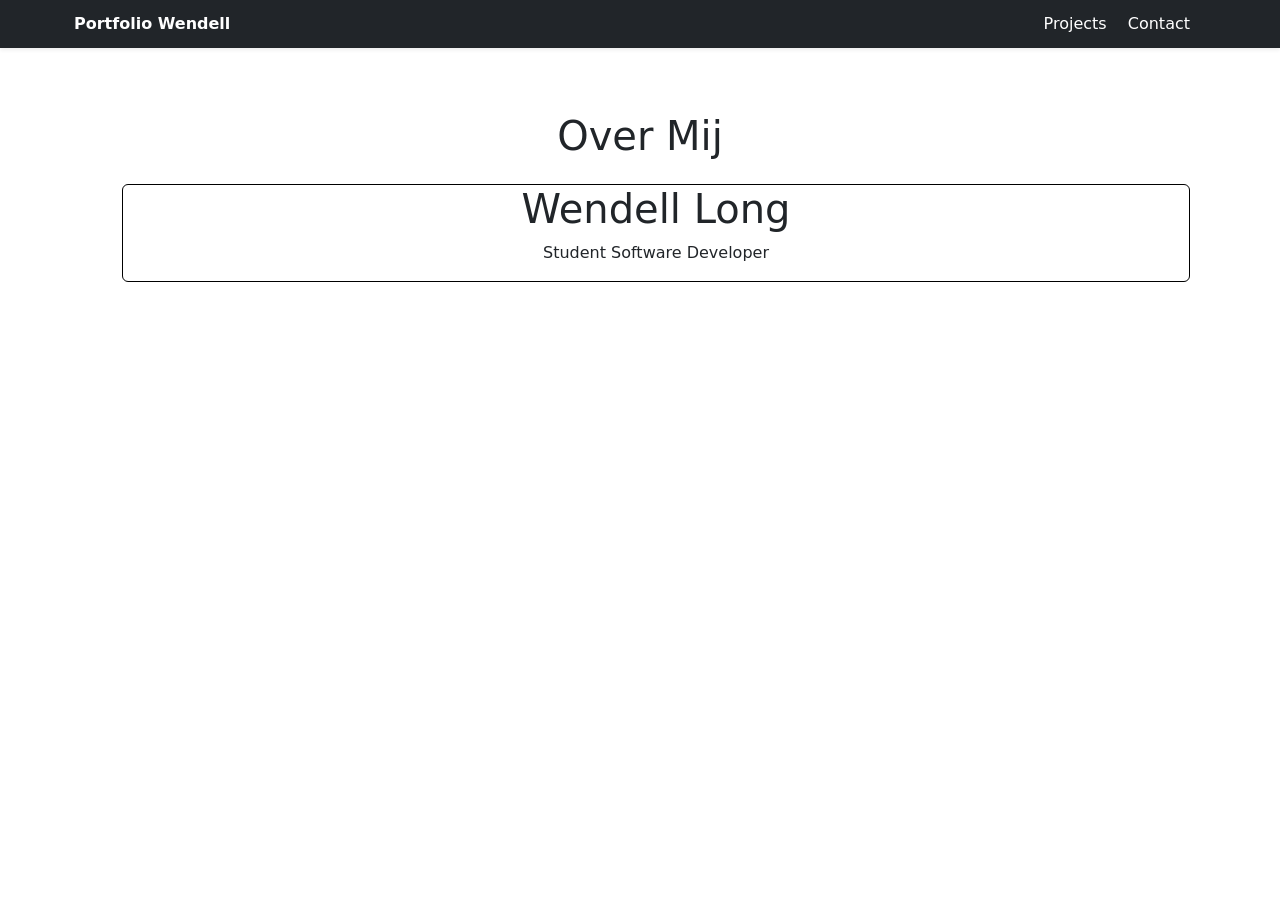
==== index.html @ 3657fa81 "homepagina, projectbeschrijving" ====
<!DOCTYPE html>
<html lang="en">
<head>
    <meta charset="UTF-8">
    <meta name="viewport" content="width=device-width, initial-scale=1.0">
    <title>Wendell Long</title>
    <link href="https://cdn.jsdelivr.net/npm/bootstrap@5.3.8/dist/css/bootstrap.min.css" rel="stylesheet" integrity="sha384-sRIl4kxILFvY47J16cr9ZwB07vP4J8+LH7qKQnuqkuIAvNWLzeN8tE5YBujZqJLB" crossorigin="anonymous">
  </head>

<body>
     <nav class="navbar navbar-dark navbar-expand-lg bg-dark shadow-sm">
        <div class="container text-white p-1">

            <a href="index.html" class="text-mute text-decoration-none text-white"><b>Portfolio Wendell</b></a>

            <div class="ms-auto">
              <a href="" class="text-decoration-none text-white me-3 link-info ">Projects</a>
            <a href="" class="text-decoration-none text-white me-3 link-info">Contact</a>
            </div>
            
            
       </div>
     </nav>

     <div class="container p-5 mt-3">
      <div class="row">
          <h1 class="text-center">Over Mij</h1>
          <div class="border border-black rounded-2 m-3">
            <h1 class="text-center">Wendell Long</h1>
            <p class="text-center">Student Software Developer</p>
          </div>
      </div>
    </div>
    


    

</body>
</html>
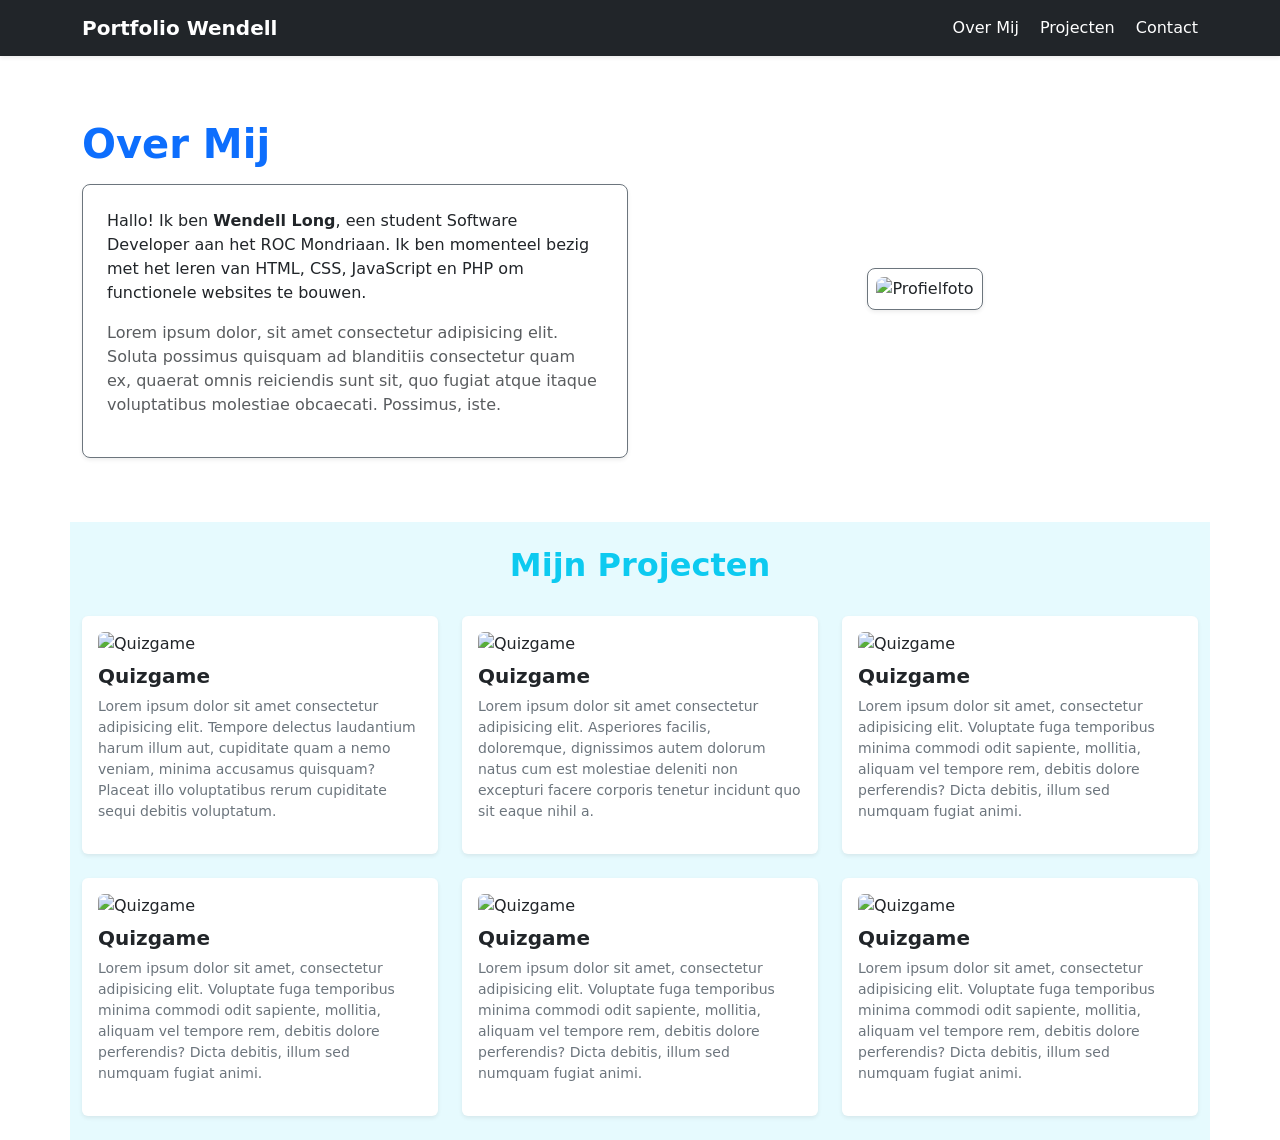
==== commit ed31f824: "Project pagina" ====
--- a/index.html
+++ b/index.html
@@ -1,40 +1,127 @@
 <!DOCTYPE html>
-<html lang="en">
+<html lang="nl">
 <head>
-    <meta charset="UTF-8">
-    <meta name="viewport" content="width=device-width, initial-scale=1.0">
-    <title>Wendell Long</title>
-    <link href="https://cdn.jsdelivr.net/npm/bootstrap@5.3.8/dist/css/bootstrap.min.css" rel="stylesheet" integrity="sha384-sRIl4kxILFvY47J16cr9ZwB07vP4J8+LH7qKQnuqkuIAvNWLzeN8tE5YBujZqJLB" crossorigin="anonymous">
-  </head>
+  <meta charset="UTF-8">
+  <meta name="viewport" content="width=device-width, initial-scale=1.0">
+  <title>Portfolio - Wendell Long</title>
+  <link href="https://cdn.jsdelivr.net/npm/bootstrap@5.3.3/dist/css/bootstrap.min.css" rel="stylesheet">
+</head>
+<body>
 
-<body>
-     <nav class="navbar navbar-dark navbar-expand-lg bg-dark shadow-sm">
-        <div class="container text-white p-1">
+  
+  <nav class="navbar navbar-expand-lg navbar-dark bg-dark shadow-sm">
+    <div class="container d-flex align-items-center">
+      <a href="index.html" class="navbar-brand"><b>Portfolio Wendell</b></a>
+      
+      <div class="ms-auto">
+        <a href="#over-mij" class="text-white me-3 text-decoration-none">Over Mij</a>
+        <a href="#projecten" class="text-white me-3 text-decoration-none">Projecten</a>
+        <!-- <a href="#over-website" class="text-white me-3 text-decoration-none">Over deze Website</a> -->
+        <a href="#contact" class="text-white text-decoration-none">Contact</a>
+      </div>
+    </div>
+  </nav>
 
-            <a href="index.html" class="text-mute text-decoration-none text-white"><b>Portfolio Wendell</b></a>
+  <!-- Over Mij -->
+  <div class="container py-5 my-3">
 
-            <div class="ms-auto">
-              <a href="" class="text-decoration-none text-white me-3 link-info ">Projects</a>
-            <a href="" class="text-decoration-none text-white me-3 link-info">Contact</a>
-            </div>
-            
-            
-       </div>
-     </nav>
+    <div class="row align-items-center">
+      <div class="col-md-6">
+        <h1 class="fw-bold mb-3 text-primary">Over Mij</h1>
+        <div class="p-4 bg-white rounded-3 shadow-sm border border-secondary">
 
-     <div class="container p-5 mt-3">
-      <div class="row">
-          <h1 class="text-center">Over Mij</h1>
-          <div class="border border-black rounded-2 m-3">
-            <h1 class="text-center">Wendell Long</h1>
-            <p class="text-center">Student Software Developer</p>
-          </div>
+          <p>
+            Hallo! Ik ben <b>Wendell Long</b>, een student Software Developer aan het ROC Mondriaan. 
+            Ik ben momenteel bezig met het leren van HTML, CSS, JavaScript en PHP om functionele websites te bouwen.
+          </p>
+          <p class="text-muted">
+            Lorem ipsum dolor, sit amet consectetur adipisicing elit. Soluta possimus quisquam ad blanditiis consectetur quam ex, quaerat omnis reiciendis sunt sit, quo fugiat atque itaque voluptatibus molestiae obcaecati. Possimus, iste.
+          </p>
+
+        </div>
+      </div>
+
+      <div class="col-md-6 text-center">
+
+        <div class="p-2 bg-white rounded-3 shadow-sm border border-secondary d-inline-block mt-3 mt-md-0">
+          <img src="https://as2.ftcdn.net/jpg/05/97/47/95/1000_F_597479556_7bbQ7t4Z8k3xbAloHFHVdZIizWK1PdOo.jpg" class="img-fluid rounded-3" alt="Profielfoto" style="max-height: 300px;">
+          
+        </div>
+      </div>
+    </div>
+  </div>
+
+
+
+<div class="container bg-info bg-opacity-10 py-4">
+
+  <div class="row">
+    <div class="col-12 text-center mb-4">
+      <h2 class="fw-bold text-info">Mijn Projecten</h2>
+    </div>
+  </div>
+
+  <div class="row g-4"> 
+    
+    <div class="col-12 col-md-6 col-lg-4">
+      <div class="p-3 bg-white shadow-sm rounded">
+        <img src="https://as2.ftcdn.net/jpg/05/97/47/95/1000_F_597479556_7bbQ7t4Z8k3xbAloHFHVdZIizWK1PdOo.jpg" class="img-fluid rounded mb-2" alt="Quizgame">
+        <h3 class="fw-bold h5">Quizgame</h3>
+        <p class="text-secondary small">Lorem ipsum dolor sit amet consectetur adipisicing elit. Tempore delectus laudantium harum illum aut, cupiditate quam a nemo veniam, minima accusamus quisquam? Placeat illo voluptatibus rerum cupiditate sequi debitis voluptatum.</p>
+      </div>
+    </div>
+
+    <div class="col-12 col-md-6 col-lg-4">
+      <div class="p-3 bg-white shadow-sm rounded">
+        <img src="https://as2.ftcdn.net/jpg/05/97/47/95/1000_F_597479556_7bbQ7t4Z8k3xbAloHFHVdZIizWK1PdOo.jpg" class="img-fluid rounded mb-2" alt="Quizgame">
+        <h3 class="fw-bold h5">Quizgame</h3>
+        <p class="text-secondary small">Lorem ipsum dolor sit amet consectetur adipisicing elit. Asperiores facilis, doloremque, dignissimos autem dolorum natus cum est molestiae deleniti non excepturi facere corporis tenetur incidunt quo sit eaque nihil a. </p>
+      </div>
+    </div>
+
+    <div class="col-12 col-md-6 col-lg-4">
+      <div class="p-3 bg-white shadow-sm rounded">
+        <img src="https://as2.ftcdn.net/jpg/05/97/47/95/1000_F_597479556_7bbQ7t4Z8k3xbAloHFHVdZIizWK1PdOo.jpg" class="img-fluid rounded mb-2" alt="Quizgame">
+        <h3 class="fw-bold h5">Quizgame</h3>
+        <p class="text-secondary small">Lorem ipsum dolor sit amet, consectetur adipisicing elit. Voluptate fuga temporibus minima commodi odit sapiente, mollitia, aliquam vel tempore rem, debitis dolore perferendis? Dicta debitis, illum sed numquam fugiat animi.</p>
+      </div>
+    </div>
+
+    <div class="col-12 col-md-6 col-lg-4">
+      <div class="p-3 bg-white shadow-sm rounded">
+        <img src="https://as2.ftcdn.net/jpg/05/97/47/95/1000_F_597479556_7bbQ7t4Z8k3xbAloHFHVdZIizWK1PdOo.jpg" class="img-fluid rounded mb-2" alt="Quizgame">
+        <h3 class="fw-bold h5">Quizgame</h3>
+        <p class="text-secondary small">Lorem ipsum dolor sit amet, consectetur adipisicing elit. Voluptate fuga temporibus minima commodi odit sapiente, mollitia, aliquam vel tempore rem, debitis dolore perferendis? Dicta debitis, illum sed numquam fugiat animi.</p>
+      </div>
+    </div>
+
+    <div class="col-12 col-md-6 col-lg-4">
+      <div class="p-3 bg-white shadow-sm rounded">
+        <img src="https://as2.ftcdn.net/jpg/05/97/47/95/1000_F_597479556_7bbQ7t4Z8k3xbAloHFHVdZIizWK1PdOo.jpg" class="img-fluid rounded mb-2" alt="Quizgame">
+        <h3 class="fw-bold h5">Quizgame</h3>
+        <p class="text-secondary small">Lorem ipsum dolor sit amet, consectetur adipisicing elit. Voluptate fuga temporibus minima commodi odit sapiente, mollitia, aliquam vel tempore rem, debitis dolore perferendis? Dicta debitis, illum sed numquam fugiat animi.</p>
+      </div>
+    </div>
+
+    <div class="col-12 col-md-6 col-lg-4">
+      <div class="p-3 bg-white shadow-sm rounded">
+        <img src="https://as2.ftcdn.net/jpg/05/97/47/95/1000_F_597479556_7bbQ7t4Z8k3xbAloHFHVdZIizWK1PdOo.jpg" class="img-fluid rounded mb-2" alt="Quizgame">
+        <h3 class="fw-bold h5">Quizgame</h3>
+        <p class="text-secondary small">Lorem ipsum dolor sit amet, consectetur adipisicing elit. Voluptate fuga temporibus minima commodi odit sapiente, mollitia, aliquam vel tempore rem, debitis dolore perferendis? Dicta debitis, illum sed numquam fugiat animi.</p>
       </div>
     </div>
     
 
+  </div> 
 
-    
+</div>
+
+
+
+  
+
+
+
 
 </body>
-</html>+</html>
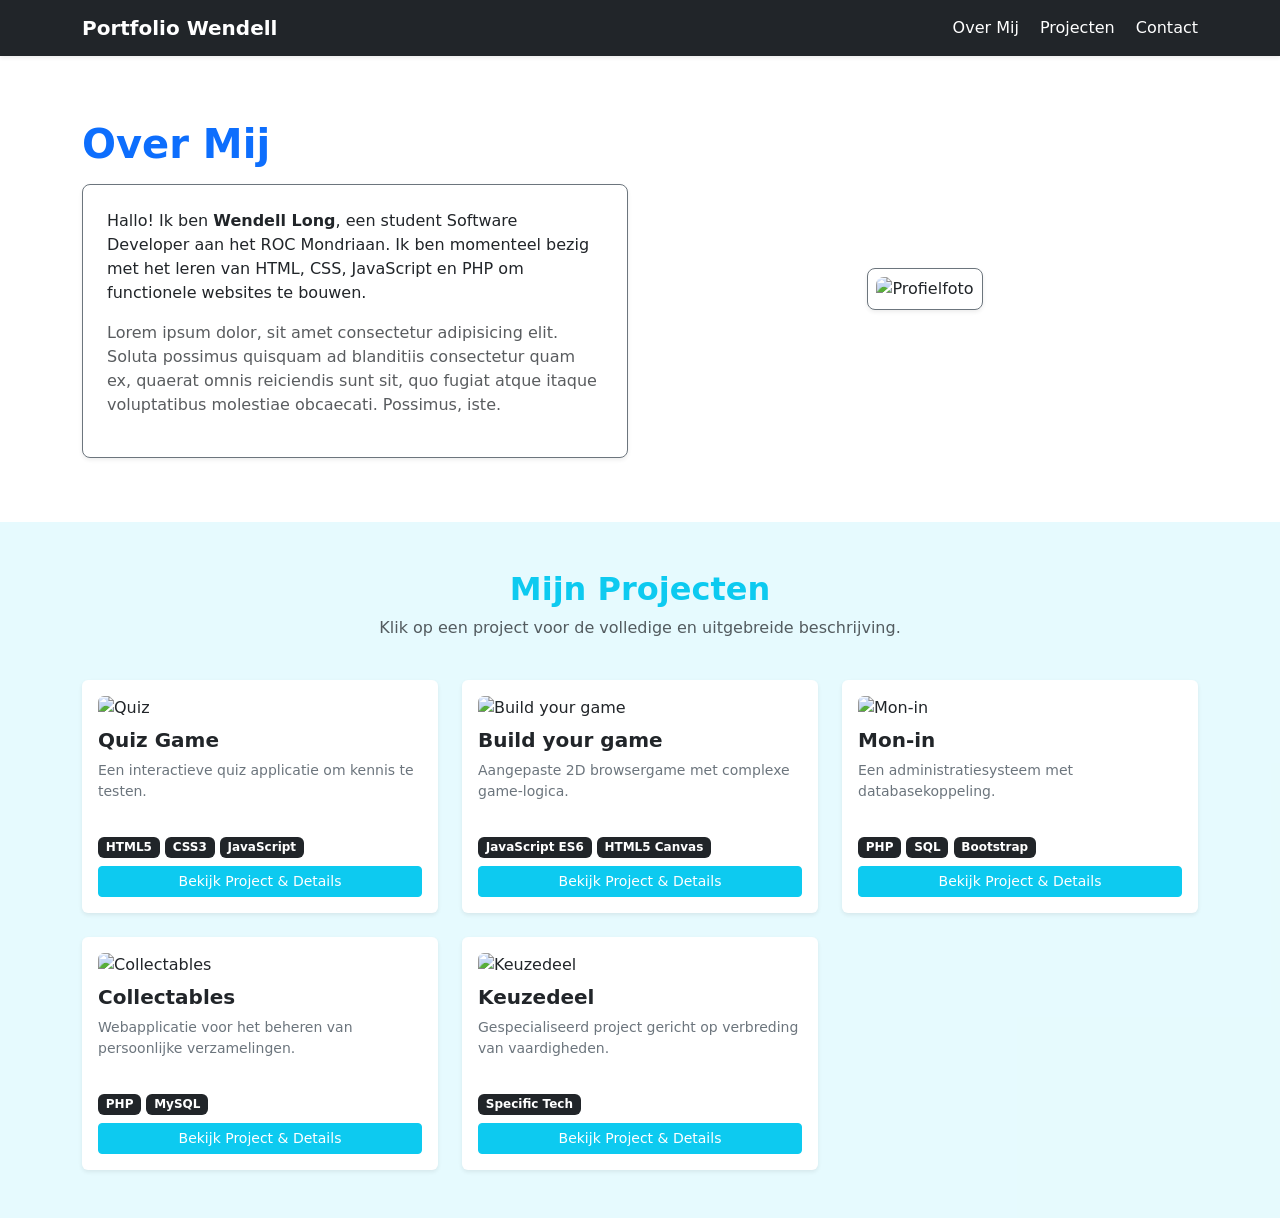
==== commit 7c8171be: "project details" ====
--- a/index.html
+++ b/index.html
@@ -53,66 +53,89 @@
 
 
 
-<div class="container bg-info bg-opacity-10 py-4">
 
-  <div class="row">
-    <div class="col-12 text-center mb-4">
-      <h2 class="fw-bold text-info">Mijn Projecten</h2>
-    </div>
-  </div>
-
-  <div class="row g-4"> 
-    
-    <div class="col-12 col-md-6 col-lg-4">
-      <div class="p-3 bg-white shadow-sm rounded">
-        <img src="https://as2.ftcdn.net/jpg/05/97/47/95/1000_F_597479556_7bbQ7t4Z8k3xbAloHFHVdZIizWK1PdOo.jpg" class="img-fluid rounded mb-2" alt="Quizgame">
-        <h3 class="fw-bold h5">Quizgame</h3>
-        <p class="text-secondary small">Lorem ipsum dolor sit amet consectetur adipisicing elit. Tempore delectus laudantium harum illum aut, cupiditate quam a nemo veniam, minima accusamus quisquam? Placeat illo voluptatibus rerum cupiditate sequi debitis voluptatum.</p>
+ <section id="projecten" class="container-fluid bg-info bg-opacity-10 py-5">
+  <div class="container">
+    <div class="row text-center mb-4">
+      <div class="col-12">
+        <h2 class="fw-bold text-info">Mijn Projecten</h2>
+        <p class="text-muted">Klik op een project voor de volledige en uitgebreide beschrijving.</p>
       </div>
     </div>
 
-    <div class="col-12 col-md-6 col-lg-4">
-      <div class="p-3 bg-white shadow-sm rounded">
-        <img src="https://as2.ftcdn.net/jpg/05/97/47/95/1000_F_597479556_7bbQ7t4Z8k3xbAloHFHVdZIizWK1PdOo.jpg" class="img-fluid rounded mb-2" alt="Quizgame">
-        <h3 class="fw-bold h5">Quizgame</h3>
-        <p class="text-secondary small">Lorem ipsum dolor sit amet consectetur adipisicing elit. Asperiores facilis, doloremque, dignissimos autem dolorum natus cum est molestiae deleniti non excepturi facere corporis tenetur incidunt quo sit eaque nihil a. </p>
+    <div class="row g-4"> 
+      <div class="col-12 col-md-6 col-lg-4">
+        <div class="p-3 bg-white h-100 shadow-sm rounded d-flex flex-column justify-content-between">
+          <div>
+            <img src="https://as2.ftcdn.net/jpg/05/97/47/95/1000_F_597479556_7bbQ7t4Z8k3xbAloHFHVdZIizWK1PdOo.jpg" class="img-fluid rounded mb-2" alt="Quiz">
+            <h3 class="fw-bold h5">Quiz Game</h3>
+            <p class="text-secondary small">Een interactieve quiz applicatie om kennis te testen.</p>
+          </div>
+          <div class="mt-3">
+            <div class="mb-2"><span class="badge bg-dark">HTML5</span> <span class="badge bg-dark">CSS3</span> <span class="badge bg-dark">JavaScript</span></div>
+            <a href="project-quiz.html" class="btn btn-sm btn-info text-white w-100">Bekijk Project & Details</a>
+          </div>
+        </div>
       </div>
-    </div>
 
-    <div class="col-12 col-md-6 col-lg-4">
-      <div class="p-3 bg-white shadow-sm rounded">
-        <img src="https://as2.ftcdn.net/jpg/05/97/47/95/1000_F_597479556_7bbQ7t4Z8k3xbAloHFHVdZIizWK1PdOo.jpg" class="img-fluid rounded mb-2" alt="Quizgame">
-        <h3 class="fw-bold h5">Quizgame</h3>
-        <p class="text-secondary small">Lorem ipsum dolor sit amet, consectetur adipisicing elit. Voluptate fuga temporibus minima commodi odit sapiente, mollitia, aliquam vel tempore rem, debitis dolore perferendis? Dicta debitis, illum sed numquam fugiat animi.</p>
+      <div class="col-12 col-md-6 col-lg-4">
+        <div class="p-3 bg-white h-100 shadow-sm rounded d-flex flex-column justify-content-between">
+          <div>
+            <img src="https://as2.ftcdn.net/jpg/05/97/47/95/1000_F_597479556_7bbQ7t4Z8k3xbAloHFHVdZIizWK1PdOo.jpg" class="img-fluid rounded mb-2" alt="Build your game">
+            <h3 class="fw-bold h5">Build your game</h3>
+            <p class="text-secondary small">Aangepaste 2D browsergame met complexe game-logica.</p>
+          </div>
+          <div class="mt-3">
+            <div class="mb-2"><span class="badge bg-dark">JavaScript ES6</span> <span class="badge bg-dark">HTML5 Canvas</span></div>
+            <a href="project-game.html" class="btn btn-sm btn-info text-white w-100">Bekijk Project & Details</a>
+          </div>
+        </div>
       </div>
-    </div>
 
-    <div class="col-12 col-md-6 col-lg-4">
-      <div class="p-3 bg-white shadow-sm rounded">
-        <img src="https://as2.ftcdn.net/jpg/05/97/47/95/1000_F_597479556_7bbQ7t4Z8k3xbAloHFHVdZIizWK1PdOo.jpg" class="img-fluid rounded mb-2" alt="Quizgame">
-        <h3 class="fw-bold h5">Quizgame</h3>
-        <p class="text-secondary small">Lorem ipsum dolor sit amet, consectetur adipisicing elit. Voluptate fuga temporibus minima commodi odit sapiente, mollitia, aliquam vel tempore rem, debitis dolore perferendis? Dicta debitis, illum sed numquam fugiat animi.</p>
+      <div class="col-12 col-md-6 col-lg-4">
+        <div class="p-3 bg-white h-100 shadow-sm rounded d-flex flex-column justify-content-between">
+          <div>
+            <img src="https://as2.ftcdn.net/jpg/05/97/47/95/1000_F_597479556_7bbQ7t4Z8k3xbAloHFHVdZIizWK1PdOo.jpg" class="img-fluid rounded mb-2" alt="Mon-in">
+            <h3 class="fw-bold h5">Mon-in</h3>
+            <p class="text-secondary small">Een administratiesysteem met databasekoppeling.</p>
+          </div>
+          <div class="mt-3">
+            <div class="mb-2"><span class="badge bg-dark">PHP</span> <span class="badge bg-dark">SQL</span> <span class="badge bg-dark">Bootstrap</span></div>
+            <a href="project-monin.html" class="btn btn-sm btn-info text-white w-100">Bekijk Project & Details</a>
+          </div>
+        </div>
       </div>
-    </div>
 
-    <div class="col-12 col-md-6 col-lg-4">
-      <div class="p-3 bg-white shadow-sm rounded">
-        <img src="https://as2.ftcdn.net/jpg/05/97/47/95/1000_F_597479556_7bbQ7t4Z8k3xbAloHFHVdZIizWK1PdOo.jpg" class="img-fluid rounded mb-2" alt="Quizgame">
-        <h3 class="fw-bold h5">Quizgame</h3>
-        <p class="text-secondary small">Lorem ipsum dolor sit amet, consectetur adipisicing elit. Voluptate fuga temporibus minima commodi odit sapiente, mollitia, aliquam vel tempore rem, debitis dolore perferendis? Dicta debitis, illum sed numquam fugiat animi.</p>
+      <div class="col-12 col-md-6 col-lg-4">
+        <div class="p-3 bg-white h-100 shadow-sm rounded d-flex flex-column justify-content-between">
+          <div>
+            <img src="https://as2.ftcdn.net/jpg/05/97/47/95/1000_F_597479556_7bbQ7t4Z8k3xbAloHFHVdZIizWK1PdOo.jpg" class="img-fluid rounded mb-2" alt="Collectables">
+            <h3 class="fw-bold h5">Collectables</h3>
+            <p class="text-secondary small">Webapplicatie voor het beheren van persoonlijke verzamelingen.</p>
+          </div>
+          <div class="mt-3">
+            <div class="mb-2"><span class="badge bg-dark">PHP</span> <span class="badge bg-dark">MySQL</span></div>
+            <a href="project-collectables.html" class="btn btn-sm btn-info text-white w-100">Bekijk Project & Details</a>
+          </div>
+        </div>
       </div>
-    </div>
 
-    <div class="col-12 col-md-6 col-lg-4">
-      <div class="p-3 bg-white shadow-sm rounded">
-        <img src="https://as2.ftcdn.net/jpg/05/97/47/95/1000_F_597479556_7bbQ7t4Z8k3xbAloHFHVdZIizWK1PdOo.jpg" class="img-fluid rounded mb-2" alt="Quizgame">
-        <h3 class="fw-bold h5">Quizgame</h3>
-        <p class="text-secondary small">Lorem ipsum dolor sit amet, consectetur adipisicing elit. Voluptate fuga temporibus minima commodi odit sapiente, mollitia, aliquam vel tempore rem, debitis dolore perferendis? Dicta debitis, illum sed numquam fugiat animi.</p>
+      <div class="col-12 col-md-6 col-lg-4">
+        <div class="p-3 bg-white h-100 shadow-sm rounded d-flex flex-column justify-content-between">
+          <div>
+            <img src="https://as2.ftcdn.net/jpg/05/97/47/95/1000_F_597479556_7bbQ7t4Z8k3xbAloHFHVdZIizWK1PdOo.jpg" class="img-fluid rounded mb-2" alt="Keuzedeel">
+            <h3 class="fw-bold h5">Keuzedeel</h3>
+            <p class="text-secondary small">Gespecialiseerd project gericht op verbreding van vaardigheden.</p>
+          </div>
+          <div class="mt-3">
+            <div class="mb-2"><span class="badge bg-dark">Specific Tech</span></div>
+            <a href="project-keuzedeel.html" class="btn btn-sm btn-info text-white w-100">Bekijk Project & Details</a>
+          </div>
+        </div>
       </div>
-    </div>
-    
-
-  </div> 
+    </div> 
+  </div>
+</section>
 
 </div>
 
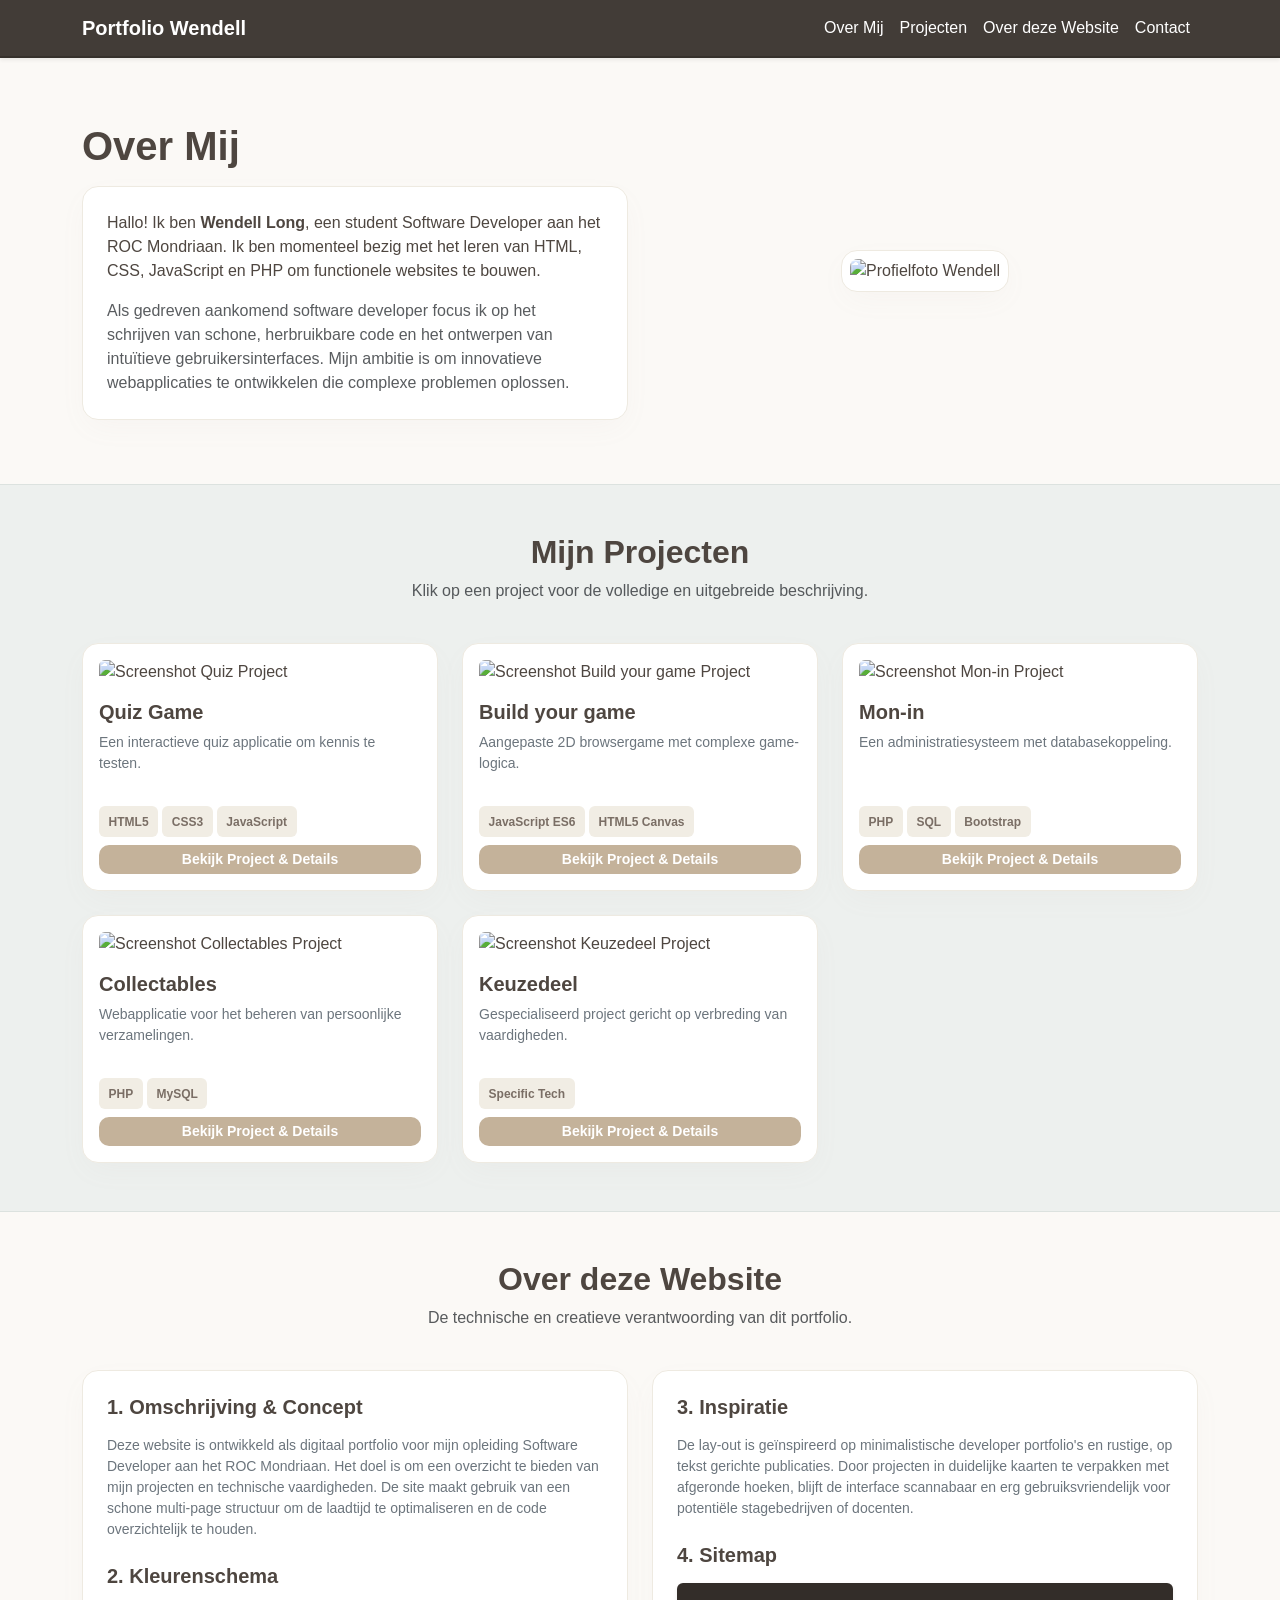
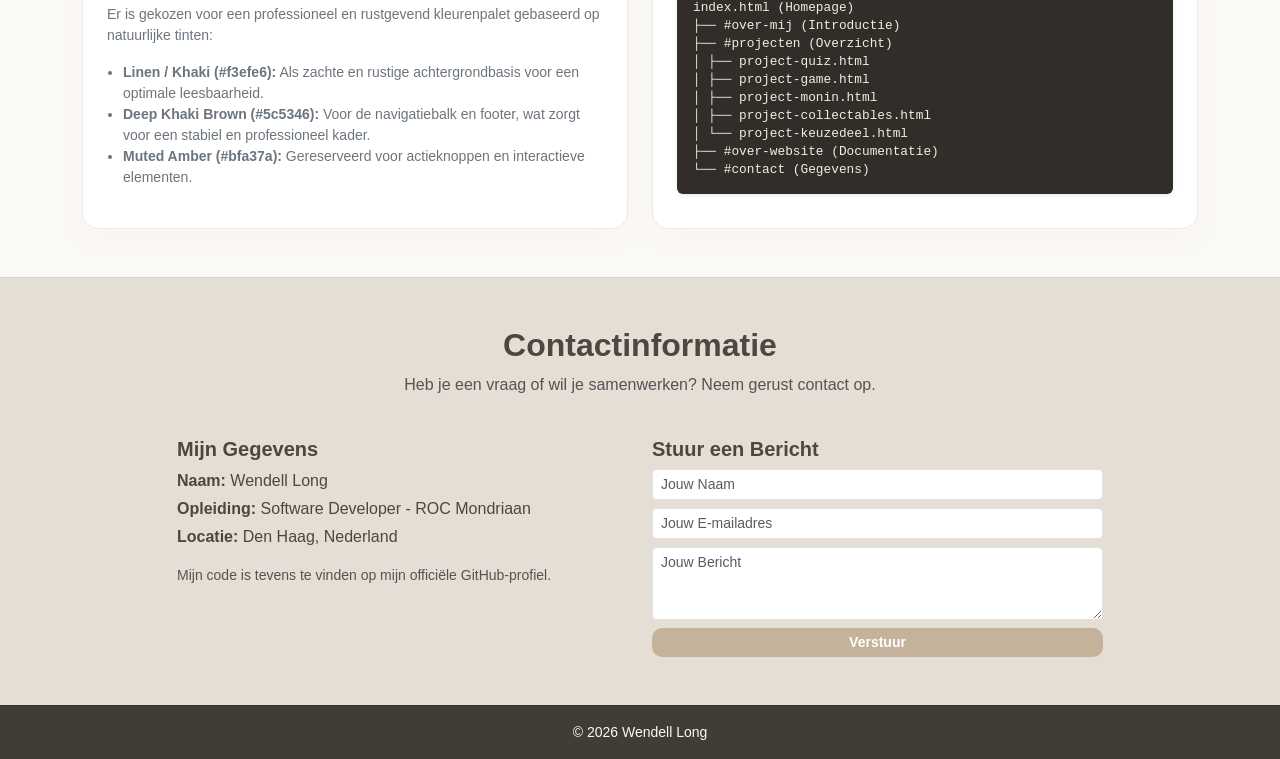
==== commit f1d99adb: "css styling" ====
--- a/index.html
+++ b/index.html
@@ -4,147 +4,273 @@
   <meta charset="UTF-8">
   <meta name="viewport" content="width=device-width, initial-scale=1.0">
   <title>Portfolio - Wendell Long</title>
+  <!-- Bootstrap 5.3.3 CSS -->
   <link href="https://cdn.jsdelivr.net/npm/bootstrap@5.3.3/dist/css/bootstrap.min.css" rel="stylesheet">
+  <!-- 自定义卡其亚麻色系样式文件 -->
+  <link href="style.css" rel="stylesheet">
 </head>
 <body>
 
-  
-  <nav class="navbar navbar-expand-lg navbar-dark bg-dark shadow-sm">
-    <div class="container d-flex align-items-center">
+  <!-- 1. NAVBAR -->
+  <nav class="navbar navbar-expand-lg navbar-dark custom-navbar shadow-sm sticky-top">
+    <div class="container">
       <a href="index.html" class="navbar-brand"><b>Portfolio Wendell</b></a>
       
-      <div class="ms-auto">
-        <a href="#over-mij" class="text-white me-3 text-decoration-none">Over Mij</a>
-        <a href="#projecten" class="text-white me-3 text-decoration-none">Projecten</a>
-        <!-- <a href="#over-website" class="text-white me-3 text-decoration-none">Over deze Website</a> -->
-        <a href="#contact" class="text-white text-decoration-none">Contact</a>
+      <button class="navbar-toggler" type="button" data-bs-toggle="collapse" data-bs-target="#navbarNav" aria-controls="navbarNav" aria-expanded="false" aria-label="Toggle navigation">
+        <span class="navbar-toggler-icon"></span>
+      </button>
+      
+      <div class="collapse navbar-collapse" id="navbarNav">
+        <ul class="navbar-nav ms-auto">
+          <li class="nav-item">
+            <a href="#over-mij" class="nav-link text-white">Over Mij</a>
+          </li>
+          <li class="nav-item">
+            <a href="#projecten" class="nav-link text-white">Projecten</a>
+          </li>
+          <li class="nav-item">
+            <a href="#over-website" class="nav-link text-white">Over deze Website</a>
+          </li>
+          <li class="nav-item">
+            <a href="#contact" class="nav-link text-white">Contact</a>
+          </li>
+        </ul>
       </div>
     </div>
   </nav>
 
-  <!-- Over Mij -->
-  <div class="container py-5 my-3">
-
-    <div class="row align-items-center">
-      <div class="col-md-6">
-        <h1 class="fw-bold mb-3 text-primary">Over Mij</h1>
-        <div class="p-4 bg-white rounded-3 shadow-sm border border-secondary">
-
-          <p>
-            Hallo! Ik ben <b>Wendell Long</b>, een student Software Developer aan het ROC Mondriaan. 
-            Ik ben momenteel bezig met het leren van HTML, CSS, JavaScript en PHP om functionele websites te bouwen.
-          </p>
-          <p class="text-muted">
-            Lorem ipsum dolor, sit amet consectetur adipisicing elit. Soluta possimus quisquam ad blanditiis consectetur quam ex, quaerat omnis reiciendis sunt sit, quo fugiat atque itaque voluptatibus molestiae obcaecati. Possimus, iste.
-          </p>
-
-        </div>
-      </div>
-
-      <div class="col-md-6 text-center">
-
-        <div class="p-2 bg-white rounded-3 shadow-sm border border-secondary d-inline-block mt-3 mt-md-0">
-          <img src="https://as2.ftcdn.net/jpg/05/97/47/95/1000_F_597479556_7bbQ7t4Z8k3xbAloHFHVdZIizWK1PdOo.jpg" class="img-fluid rounded-3" alt="Profielfoto" style="max-height: 300px;">
+  <main class="flex-grow-1">
+    
+    <!-- 2. OVER MIJ SECTION -->
+    <section id="over-mij" class="container py-5 my-3">
+      <div class="row align-items-center">
+        <div class="col-md-6">
+          <h1 class="fw-bold mb-3">Over Mij</h1>
+          <div class="p-4 custom-card">
+            <p>
+              Hallo! Ik ben <b>Wendell Long</b>, een student Software Developer aan het ROC Mondriaan. 
+              Ik ben momenteel bezig met het leren van HTML, CSS, JavaScript en PHP om functionele websites te bouwen.
+            </p>
+            <p class="text-muted mb-0">
+              Als gedreven aankomend software developer focus ik op het schrijven van schone, herbruikbare code en het ontwerpen van intuïtieve gebruikersinterfaces. Mijn ambitie is om innovatieve webapplicaties te ontwikkelen die complexe problemen oplossen.
+            </p>
+          </div>
+        </div>
+
+        <div class="col-md-6 text-center mt-4 mt-md-0">
+          <div class="p-2 custom-card d-inline-block">
+            <img src="https://as2.ftcdn.net/jpg/05/97/47/95/1000_F_597479556_7bbQ7t4Z8k3xbAloHFHVdZIizWK1PdOo.jpg" class="img-fluid rounded-3" alt="Profielfoto Wendell" style="max-height: 300px;">
+          </div>
+        </div>
+      </div>
+    </section>
+
+    <!-- 3. PROJECTEN SECTION -->
+    <section id="projecten" class="container-fluid custom-section-bg py-5">
+      <div class="container">
+        <div class="row text-center mb-4">
+          <div class="col-12">
+            <h2 class="fw-bold">Mijn Projecten</h2>
+            <p class="text-muted">Klik op een project voor de volledige en uitgebreide beschrijving.</p>
+          </div>
+        </div>
+
+        <div class="row g-4"> 
+          <!-- Project 1: Quiz -->
+          <div class="col-12 col-md-6 col-lg-4">
+            <div class="p-3 custom-card h-100 d-flex flex-column justify-content-between">
+              <div>
+                <img src="https://as2.ftcdn.net/jpg/05/97/47/95/1000_F_597479556_7bbQ7t4Z8k3xbAloHFHVdZIizWK1PdOo.jpg" class="img-fluid rounded mb-2" alt="Screenshot Quiz Project">
+                <h3 class="fw-bold h5 mt-2">Quiz Game</h3>
+                <p class="text-secondary small">Een interactieve quiz applicatie om kennis te testen.</p>
+              </div>
+              <div class="mt-3">
+                <div class="mb-2 d-flex gap-1 flex-wrap">
+                  <span class="custom-badge">HTML5</span> 
+                  <span class="custom-badge">CSS3</span> 
+                  <span class="custom-badge">JavaScript</span>
+                </div>
+                <a href="project-quiz.html" class="btn btn-sm btn-custom w-100">Bekijk Project & Details</a>
+              </div>
+            </div>
+          </div>
+
+          <!-- Project 2: Build your game -->
+          <div class="col-12 col-md-6 col-lg-4">
+            <div class="p-3 custom-card h-100 d-flex flex-column justify-content-between">
+              <div>
+                <img src="https://as2.ftcdn.net/jpg/05/97/47/95/1000_F_597479556_7bbQ7t4Z8k3xbAloHFHVdZIizWK1PdOo.jpg" class="img-fluid rounded mb-2" alt="Screenshot Build your game Project">
+                <h3 class="fw-bold h5 mt-2">Build your game</h3>
+                <p class="text-secondary small">Aangepaste 2D browsergame met complexe game-logica.</p>
+              </div>
+              <div class="mt-3">
+                <div class="mb-2 d-flex gap-1 flex-wrap">
+                  <span class="custom-badge">JavaScript ES6</span> 
+                  <span class="custom-badge">HTML5 Canvas</span>
+                </div>
+                <a href="project-game.html" class="btn btn-sm btn-custom w-100">Bekijk Project & Details</a>
+              </div>
+            </div>
+          </div>
+
+          <!-- Project 3: Mon-in -->
+          <div class="col-12 col-md-6 col-lg-4">
+            <div class="p-3 custom-card h-100 d-flex flex-column justify-content-between">
+              <div>
+                <img src="https://as2.ftcdn.net/jpg/05/97/47/95/1000_F_597479556_7bbQ7t4Z8k3xbAloHFHVdZIizWK1PdOo.jpg" class="img-fluid rounded mb-2" alt="Screenshot Mon-in Project">
+                <h3 class="fw-bold h5 mt-2">Mon-in</h3>
+                <p class="text-secondary small">Een administratiesysteem met databasekoppeling.</p>
+              </div>
+              <div class="mt-3">
+                <div class="mb-2 d-flex gap-1 flex-wrap">
+                  <span class="custom-badge">PHP</span> 
+                  <span class="custom-badge">SQL</span> 
+                  <span class="custom-badge">Bootstrap</span>
+                </div>
+                <a href="project-monin.html" class="btn btn-sm btn-custom w-100">Bekijk Project & Details</a>
+              </div>
+            </div>
+          </div>
+
+          <!-- Project 4: Collectables -->
+          <div class="col-12 col-md-6 col-lg-4">
+            <div class="p-3 custom-card h-100 d-flex flex-column justify-content-between">
+              <div>
+                <img src="https://as2.ftcdn.net/jpg/05/97/47/95/1000_F_597479556_7bbQ7t4Z8k3xbAloHFHVdZIizWK1PdOo.jpg" class="img-fluid rounded mb-2" alt="Screenshot Collectables Project">
+                <h3 class="fw-bold h5 mt-2">Collectables</h3>
+                <p class="text-secondary small">Webapplicatie voor het beheren van persoonlijke verzamelingen.</p>
+              </div>
+              <div class="mt-3">
+                <div class="mb-2 d-flex gap-1 flex-wrap">
+                  <span class="custom-badge">PHP</span> 
+                  <span class="custom-badge">MySQL</span>
+                </div>
+                <a href="project-collectables.html" class="btn btn-sm btn-custom w-100">Bekijk Project & Details</a>
+              </div>
+            </div>
+          </div>
+
+          <!-- Project 5: Keuzedeel -->
+          <div class="col-12 col-md-6 col-lg-4">
+            <div class="p-3 custom-card h-100 d-flex flex-column justify-content-between">
+              <div>
+                <img src="https://as2.ftcdn.net/jpg/05/97/47/95/1000_F_597479556_7bbQ7t4Z8k3xbAloHFHVdZIizWK1PdOo.jpg" class="img-fluid rounded mb-2" alt="Screenshot Keuzedeel Project">
+                <h3 class="fw-bold h5 mt-2">Keuzedeel</h3>
+                <p class="text-secondary small">Gespecialiseerd project gericht op verbreding van vaardigheden.</p>
+              </div>
+              <div class="mt-3">
+                <div class="mb-2 d-flex gap-1 flex-wrap">
+                  <span class="custom-badge">Specific Tech</span>
+                </div>
+                <a href="project-keuzedeel.html" class="btn btn-sm btn-custom w-100">Bekijk Project & Details</a>
+              </div>
+            </div>
+          </div>
+        </div> 
+      </div>
+    </section>
+
+    <!-- 4. PAGINA OVER DE WEBSITE -->
+    <section id="over-website" class="container py-5">
+      <div class="row mb-4">
+        <div class="col-12 text-center">
+          <h2 class="fw-bold">Over deze Website</h2>
+          <p class="text-muted">De technische en creatieve verantwoording van dit portfolio.</p>
+        </div>
+      </div>
+
+      <div class="row g-4">
+        <div class="col-md-6">
+          <div class="p-4 custom-card h-100">
+            <h3 class="h5 fw-bold mb-3">1. Omschrijving & Concept</h3>
+            <p class="small text-secondary text-justify">
+              Deze website is ontwikkeld als digitaal portfolio voor mijn opleiding Software Developer aan het ROC Mondriaan. Het doel is om een overzicht te bieden van mijn projecten en technische vaardigheden. De site maakt gebruik van een schone multi-page structuur om de laadtijd te optimaliseren en de code overzichtelijk te houden.
+            </p>
+            
+            <h3 class="h5 fw-bold mt-4 mb-3">2. Kleurenschema</h3>
+            <p class="small text-secondary">
+              Er is gekozen voor een professioneel en rustgevend kleurenpalet gebaseerd op natuurlijke tinten:
+            </p>
+            <ul class="small text-secondary ps-3">
+              <li><b>Linen / Khaki (#f3efe6):</b> Als zachte en rustige achtergrondbasis voor een optimale leesbaarheid.</li>
+              <li><b>Deep Khaki Brown (#5c5346):</b> Voor de navigatiebalk en footer, wat zorgt voor een stabiel en professioneel kader.</li>
+              <li><b>Muted Amber (#bfa37a):</b> Gereserveerd voor actieknoppen en interactieve elementen.</li>
+            </ul>
+          </div>
+        </div>
+
+        <div class="col-md-6">
+          <div class="p-4 custom-card h-100">
+            <h3 class="h5 fw-bold mb-3">3. Inspiratie</h3>
+            <p class="small text-secondary text-justify">
+              De lay-out is geïnspireerd op minimalistische developer portfolio's en rustige, op tekst gerichte publicaties. Door projecten in duidelijke kaarten te verpakken met afgeronde hoeken, blijft de interface scannabaar en erg gebruiksvriendelijk voor potentiële stagebedrijven of docenten.
+            </p>
+            
+            <h3 class="h5 fw-bold mt-4 mb-3">4. Sitemap</h3>
+            <div class="p-3 rounded sitemap-box shadow-sm" style="font-size: 0.8rem; line-height: 1.4;">
+              index.html (Homepage)<br>
+              ├── #over-mij (Introductie)<br>
+              ├── #projecten (Overzicht)<br>
+              │   ├── project-quiz.html<br>
+              │   ├── project-game.html<br>
+              │   ├── project-monin.html<br>
+              │   ├── project-collectables.html<br>
+              │   └── project-keuzedeel.html<br>
+              ├── #over-website (Documentatie)<br>
+              └── #contact (Gegevens)
+            </div>
+          </div>
+        </div>
+      </div>
+    </section>
+
+    <!-- 5. CONTACT SECTION -->
+    <section id="contact" class="container-fluid custom-contact-bg py-5">
+      <div class="container">
+        <div class="row mb-4">
+          <div class="col-12 text-center">
+            <h2 class="fw-bold">Contactinformatie</h2>
+            <p class="text-muted">Heb je een vraag of wil je samenwerken? Neem gerust contact op.</p>
+          </div>
+        </div>
+
+        <div class="row g-4 justify-content-center">
+          <div class="col-md-5">
+            <h3 class="h5 fw-bold">Mijn Gegevens</h3>
+            <p class="mb-1"><b>Naam:</b> Wendell Long</p>
+            <p class="mb-1"><b>Opleiding:</b> Software Developer - ROC Mondriaan</p>
+            <p class="mb-3"><b>Locatie:</b> Den Haag, Nederland</p>
+            <p class="small text-muted">Mijn code is tevens te vinden op mijn officiële GitHub-profiel.</p>
+          </div>
           
-        </div>
-      </div>
+          <div class="col-md-5">
+            <h3 class="h5 fw-bold">Stuur een Bericht</h3>
+            <form onsubmit="return false;">
+              <div class="mb-2">
+                <input type="text" class="form-control form-control-sm" placeholder="Jouw Naam" required>
+              </div>
+              <div class="mb-2">
+                <input type="email" class="form-control form-control-sm" placeholder="Jouw E-mailadres" required>
+              </div>
+              <div class="mb-2">
+                <textarea class="form-control form-control-sm" rows="3" placeholder="Jouw Bericht" required></textarea>
+              </div>
+              <button type="submit" class="btn btn-sm btn-custom w-100">Verstuur</button>
+            </form>
+          </div>
+        </div>
+      </div>
+    </section>
+  </main>
+
+  <!-- 6. FOOTER -->
+  <footer class="text-center py-3 custom-footer small mt-auto">
+    <div class="container">
+      <p class="mb-0">&copy; 2026 Wendell Long</p>
     </div>
-  </div>
-
-
-
-
- <section id="projecten" class="container-fluid bg-info bg-opacity-10 py-5">
-  <div class="container">
-    <div class="row text-center mb-4">
-      <div class="col-12">
-        <h2 class="fw-bold text-info">Mijn Projecten</h2>
-        <p class="text-muted">Klik op een project voor de volledige en uitgebreide beschrijving.</p>
-      </div>
-    </div>
-
-    <div class="row g-4"> 
-      <div class="col-12 col-md-6 col-lg-4">
-        <div class="p-3 bg-white h-100 shadow-sm rounded d-flex flex-column justify-content-between">
-          <div>
-            <img src="https://as2.ftcdn.net/jpg/05/97/47/95/1000_F_597479556_7bbQ7t4Z8k3xbAloHFHVdZIizWK1PdOo.jpg" class="img-fluid rounded mb-2" alt="Quiz">
-            <h3 class="fw-bold h5">Quiz Game</h3>
-            <p class="text-secondary small">Een interactieve quiz applicatie om kennis te testen.</p>
-          </div>
-          <div class="mt-3">
-            <div class="mb-2"><span class="badge bg-dark">HTML5</span> <span class="badge bg-dark">CSS3</span> <span class="badge bg-dark">JavaScript</span></div>
-            <a href="project-quiz.html" class="btn btn-sm btn-info text-white w-100">Bekijk Project & Details</a>
-          </div>
-        </div>
-      </div>
-
-      <div class="col-12 col-md-6 col-lg-4">
-        <div class="p-3 bg-white h-100 shadow-sm rounded d-flex flex-column justify-content-between">
-          <div>
-            <img src="https://as2.ftcdn.net/jpg/05/97/47/95/1000_F_597479556_7bbQ7t4Z8k3xbAloHFHVdZIizWK1PdOo.jpg" class="img-fluid rounded mb-2" alt="Build your game">
-            <h3 class="fw-bold h5">Build your game</h3>
-            <p class="text-secondary small">Aangepaste 2D browsergame met complexe game-logica.</p>
-          </div>
-          <div class="mt-3">
-            <div class="mb-2"><span class="badge bg-dark">JavaScript ES6</span> <span class="badge bg-dark">HTML5 Canvas</span></div>
-            <a href="project-game.html" class="btn btn-sm btn-info text-white w-100">Bekijk Project & Details</a>
-          </div>
-        </div>
-      </div>
-
-      <div class="col-12 col-md-6 col-lg-4">
-        <div class="p-3 bg-white h-100 shadow-sm rounded d-flex flex-column justify-content-between">
-          <div>
-            <img src="https://as2.ftcdn.net/jpg/05/97/47/95/1000_F_597479556_7bbQ7t4Z8k3xbAloHFHVdZIizWK1PdOo.jpg" class="img-fluid rounded mb-2" alt="Mon-in">
-            <h3 class="fw-bold h5">Mon-in</h3>
-            <p class="text-secondary small">Een administratiesysteem met databasekoppeling.</p>
-          </div>
-          <div class="mt-3">
-            <div class="mb-2"><span class="badge bg-dark">PHP</span> <span class="badge bg-dark">SQL</span> <span class="badge bg-dark">Bootstrap</span></div>
-            <a href="project-monin.html" class="btn btn-sm btn-info text-white w-100">Bekijk Project & Details</a>
-          </div>
-        </div>
-      </div>
-
-      <div class="col-12 col-md-6 col-lg-4">
-        <div class="p-3 bg-white h-100 shadow-sm rounded d-flex flex-column justify-content-between">
-          <div>
-            <img src="https://as2.ftcdn.net/jpg/05/97/47/95/1000_F_597479556_7bbQ7t4Z8k3xbAloHFHVdZIizWK1PdOo.jpg" class="img-fluid rounded mb-2" alt="Collectables">
-            <h3 class="fw-bold h5">Collectables</h3>
-            <p class="text-secondary small">Webapplicatie voor het beheren van persoonlijke verzamelingen.</p>
-          </div>
-          <div class="mt-3">
-            <div class="mb-2"><span class="badge bg-dark">PHP</span> <span class="badge bg-dark">MySQL</span></div>
-            <a href="project-collectables.html" class="btn btn-sm btn-info text-white w-100">Bekijk Project & Details</a>
-          </div>
-        </div>
-      </div>
-
-      <div class="col-12 col-md-6 col-lg-4">
-        <div class="p-3 bg-white h-100 shadow-sm rounded d-flex flex-column justify-content-between">
-          <div>
-            <img src="https://as2.ftcdn.net/jpg/05/97/47/95/1000_F_597479556_7bbQ7t4Z8k3xbAloHFHVdZIizWK1PdOo.jpg" class="img-fluid rounded mb-2" alt="Keuzedeel">
-            <h3 class="fw-bold h5">Keuzedeel</h3>
-            <p class="text-secondary small">Gespecialiseerd project gericht op verbreding van vaardigheden.</p>
-          </div>
-          <div class="mt-3">
-            <div class="mb-2"><span class="badge bg-dark">Specific Tech</span></div>
-            <a href="project-keuzedeel.html" class="btn btn-sm btn-info text-white w-100">Bekijk Project & Details</a>
-          </div>
-        </div>
-      </div>
-    </div> 
-  </div>
-</section>
-
-</div>
-
-
-
-  
-
-
-
-
+  </footer>
+
+  <!-- Bootstrap JS -->
+  <script src="https://cdn.jsdelivr.net/npm/bootstrap@5.3.3/dist/js/bootstrap.bundle.min.js"></script>
 </body>
-</html>
+</html>
--- a/style.css
+++ b/style.css
@@ -0,0 +1,95 @@
+/* ==========================================
+   VISUELE STYLING - ALMOND & SAGE ACCENTS
+   ========================================== */
+
+/* Algemene instellingen */
+html {
+  scroll-behavior: smooth;
+}
+
+body {
+  font-family: -apple-system, BlinkMacSystemFont, "Segoe UI", Roboto, sans-serif;
+  background-color: #fbf9f6 !important; /* Schone, heldere melkwitte basis */
+  color: #4e4640;                       /* Donkere moutkleur voor tekst */
+}
+
+/* Navigatiebalk en footer */
+.custom-navbar {
+  background-color: #423c37 !important; /* Matte diepdonkere cacaobruin */
+  border-bottom: 2px solid #36312c;
+}
+
+.custom-footer {
+  background-color: #423c37 !important;
+  color: #fbf9f6 !important;
+  border-top: 1px solid #36312c;
+}
+
+/* Kaartcomponenten en containers */
+.custom-card {
+  background-color: #ffffff !important;
+  border: 1px solid #eeeae1 !important;       /* Subtiele, lichte rand */
+  border-radius: 16px !important;              /* Zachte, afgeronde hoeken */
+  box-shadow: 0 10px 30px -5px rgba(165, 155, 145, 0.06) !important; /* Lichte schaduw */
+  transition: transform 0.25s ease, box-shadow 0.25s ease, border-color 0.25s ease;
+}
+
+/* Hover-effect voor kaarten (Saliegroen) */
+.custom-card:hover {
+  transform: translateY(-4px);
+  border-color: #9daea6 !important; /* Accentkleur bij hover */
+  box-shadow: 0 15px 35px -5px rgba(141, 154, 147, 0.15) !important;
+}
+
+/* Sectie-achtergronden (Visuele hiërarchie) */
+.custom-section-bg {
+  background-color: #edf0ee !important; /* Rustgevend zacht saliegroen */
+  border-top: 1px solid #dce2df;
+  border-bottom: 1px solid #dce2df;
+}
+
+.custom-contact-bg {
+  background-color: #e5ded4 !important; /* Warme, milde modetint */
+  border-top: 1px solid #dcd3c7;
+}
+
+/* Knoppen en badges */
+.btn-custom {
+  background-color: #c4b29a !important; /* Elegant havermoutbruin */
+  color: #ffffff !important;
+  font-weight: 600;
+  border: none !important;
+  border-radius: 10px !important;
+  transition: background-color 0.2s ease, transform 0.2s ease;
+}
+
+/* Hover-effect voor knop (Zacht koraal) */
+.btn-custom:hover {
+  background-color: #d49a8f !important; /* Subtiel warm accent */
+  transform: translateY(-1px);
+}
+
+.custom-badge {
+  background-color: #f1ede4 !important; 
+  color: #7a6e65 !important;            
+  border-radius: 6px !important;
+  font-weight: 600;
+  padding: 0.4rem 0.6rem !important;
+  display: inline-block;
+  font-size: 0.75rem;
+  transition: background-color 0.2s ease, color 0.2s ease;
+}
+
+/* Interactie tussen kaart en badges */
+.custom-card:hover .custom-badge {
+  background-color: #e2e8e5 !important;
+  color: #5a6b63 !important;
+}
+
+/* Sitemap weergave */
+.sitemap-box {
+  background-color: #332d29 !important;
+  color: #f1ede4 !important;
+  border: none !important;
+  font-family: 'Courier New', Courier, monospace;
+}
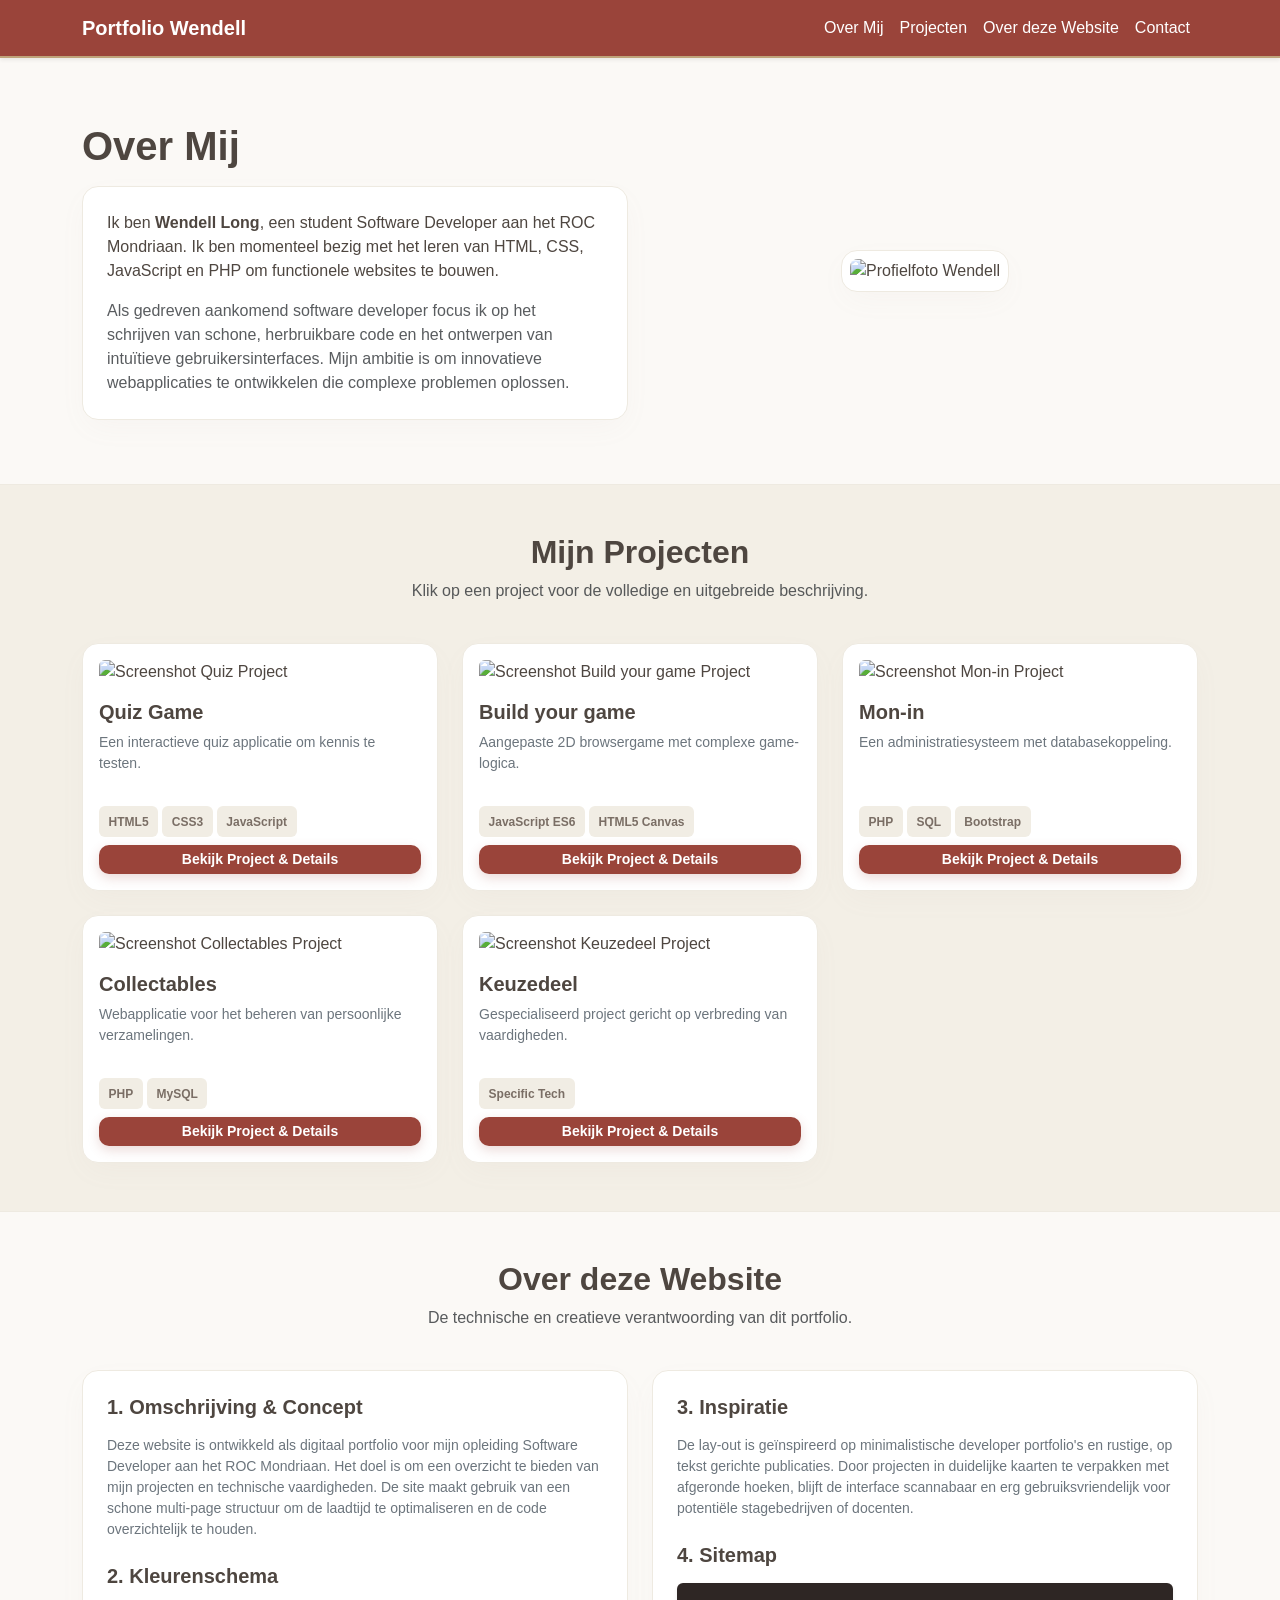
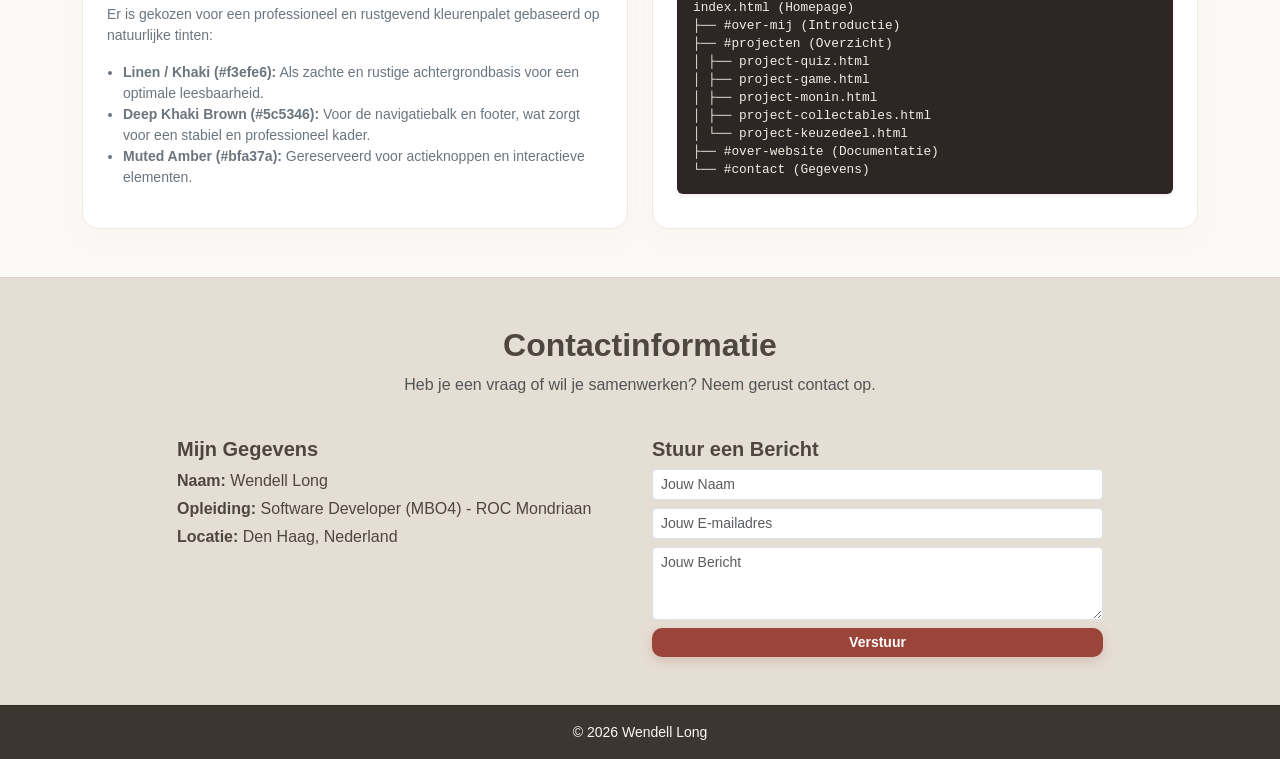
==== commit 379fd239: "css styling" ====
--- a/index.html
+++ b/index.html
@@ -4,9 +4,9 @@
   <meta charset="UTF-8">
   <meta name="viewport" content="width=device-width, initial-scale=1.0">
   <title>Portfolio - Wendell Long</title>
-  <!-- Bootstrap 5.3.3 CSS -->
+
   <link href="https://cdn.jsdelivr.net/npm/bootstrap@5.3.3/dist/css/bootstrap.min.css" rel="stylesheet">
-  <!-- 自定义卡其亚麻色系样式文件 -->
+
   <link href="style.css" rel="stylesheet">
 </head>
 <body>
@@ -48,7 +48,7 @@
           <h1 class="fw-bold mb-3">Over Mij</h1>
           <div class="p-4 custom-card">
             <p>
-              Hallo! Ik ben <b>Wendell Long</b>, een student Software Developer aan het ROC Mondriaan. 
+              Ik ben <b>Wendell Long</b>, een student Software Developer aan het ROC Mondriaan. 
               Ik ben momenteel bezig met het leren van HTML, CSS, JavaScript en PHP om functionele websites te bouwen.
             </p>
             <p class="text-muted mb-0">
@@ -238,9 +238,9 @@
           <div class="col-md-5">
             <h3 class="h5 fw-bold">Mijn Gegevens</h3>
             <p class="mb-1"><b>Naam:</b> Wendell Long</p>
-            <p class="mb-1"><b>Opleiding:</b> Software Developer - ROC Mondriaan</p>
+            <p class="mb-1"><b>Opleiding:</b> Software Developer (MBO4) - ROC Mondriaan</p>
             <p class="mb-3"><b>Locatie:</b> Den Haag, Nederland</p>
-            <p class="small text-muted">Mijn code is tevens te vinden op mijn officiële GitHub-profiel.</p>
+            <p class="small text-muted"></p>
           </div>
           
           <div class="col-md-5">
--- a/style.css
+++ b/style.css
@@ -1,5 +1,5 @@
 /* ==========================================
-   VISUELE STYLING - ALMOND & SAGE ACCENTS
+   VISUELE STYLING - MAHOGANY & WARM WOOD
    ========================================== */
 
 /* Algemene instellingen */
@@ -13,16 +13,16 @@
   color: #4e4640;                       /* Donkere moutkleur voor tekst */
 }
 
-/* Navigatiebalk en footer */
+/* Navigatiebalk en footer - Nu in diep warm houtskool */
 .custom-navbar {
-  background-color: #423c37 !important; /* Matte diepdonkere cacaobruin */
-  border-bottom: 2px solid #36312c;
+  background-color: #9a443a !important; 
+  border-bottom: 2px solid #bfa37a !important; /* 暖燕麦原木色，精致且带有呼吸感 */
 }
 
 .custom-footer {
-  background-color: #423c37 !important;
+  background-color: #3d3530 !important;
   color: #fbf9f6 !important;
-  border-top: 1px solid #36312c;
+  border-top: 1px solid #2e2824;
 }
 
 /* Kaartcomponenten en containers */
@@ -34,18 +34,18 @@
   transition: transform 0.25s ease, box-shadow 0.25s ease, border-color 0.25s ease;
 }
 
-/* Hover-effect voor kaarten (Saliegroen) */
+/* Hover-effect voor kaarten - Licht nu warm op in sfeervol cederhout */
 .custom-card:hover {
   transform: translateY(-4px);
-  border-color: #9daea6 !important; /* Accentkleur bij hover */
-  box-shadow: 0 15px 35px -5px rgba(141, 154, 147, 0.15) !important;
+  border-color: #c69c72 !important; /* Warme ceder/oranje-bruine houttoon bij hover */
+  box-shadow: 0 15px 35px -5px rgba(198, 156, 114, 0.15) !important;
 }
 
 /* Sectie-achtergronden (Visuele hiërarchie) */
 .custom-section-bg {
-  background-color: #edf0ee !important; /* Rustgevend zacht saliegroen */
-  border-top: 1px solid #dce2df;
-  border-bottom: 1px solid #dce2df;
+  background-color: #f3efe6 !important; /* Rustgevend zacht linnen/almond */
+  border-top: 1px solid #eeeae1;
+  border-bottom: 1px solid #eeeae1;
 }
 
 .custom-contact-bg {
@@ -53,19 +53,20 @@
   border-top: 1px solid #dcd3c7;
 }
 
-/* Knoppen en badges */
+/* Knoppen en badges - Nu geaccentueerd met rijk mahoniehout */
 .btn-custom {
-  background-color: #c4b29a !important; /* Elegant havermoutbruin */
+  background-color: #9a443a !important; /* Krachtig en warm mahoniebrons/roodkoper */
   color: #ffffff !important;
   font-weight: 600;
   border: none !important;
   border-radius: 10px !important;
+  box-shadow: 0 4px 12px rgba(154, 68, 58, 0.2) !important; /* Warme gloed */
   transition: background-color 0.2s ease, transform 0.2s ease;
 }
 
-/* Hover-effect voor knop (Zacht koraal) */
+/* Hover-effect voor knop (Levendig warm ceder) */
 .btn-custom:hover {
-  background-color: #d49a8f !important; /* Subtiel warm accent */
+  background-color: #b35347 !important; /* Iets vuriger en lichter houtrood bij hover */
   transform: translateY(-1px);
 }
 
@@ -80,15 +81,15 @@
   transition: background-color 0.2s ease, color 0.2s ease;
 }
 
-/* Interactie tussen kaart en badges */
+/* Interactie tussen kaart en badges - Badge licht warm op */
 .custom-card:hover .custom-badge {
-  background-color: #e2e8e5 !important;
-  color: #5a6b63 !important;
+  background-color: #f5ece2 !important;
+  color: #9a443a !important; /* Badge tekst kleurt mee met het mahoniehoutelement */
 }
 
 /* Sitemap weergave */
 .sitemap-box {
-  background-color: #332d29 !important;
+  background-color: #2e2624 !important; /* Extreem donker warmbruine code-omgeving */
   color: #f1ede4 !important;
   border: none !important;
   font-family: 'Courier New', Courier, monospace;
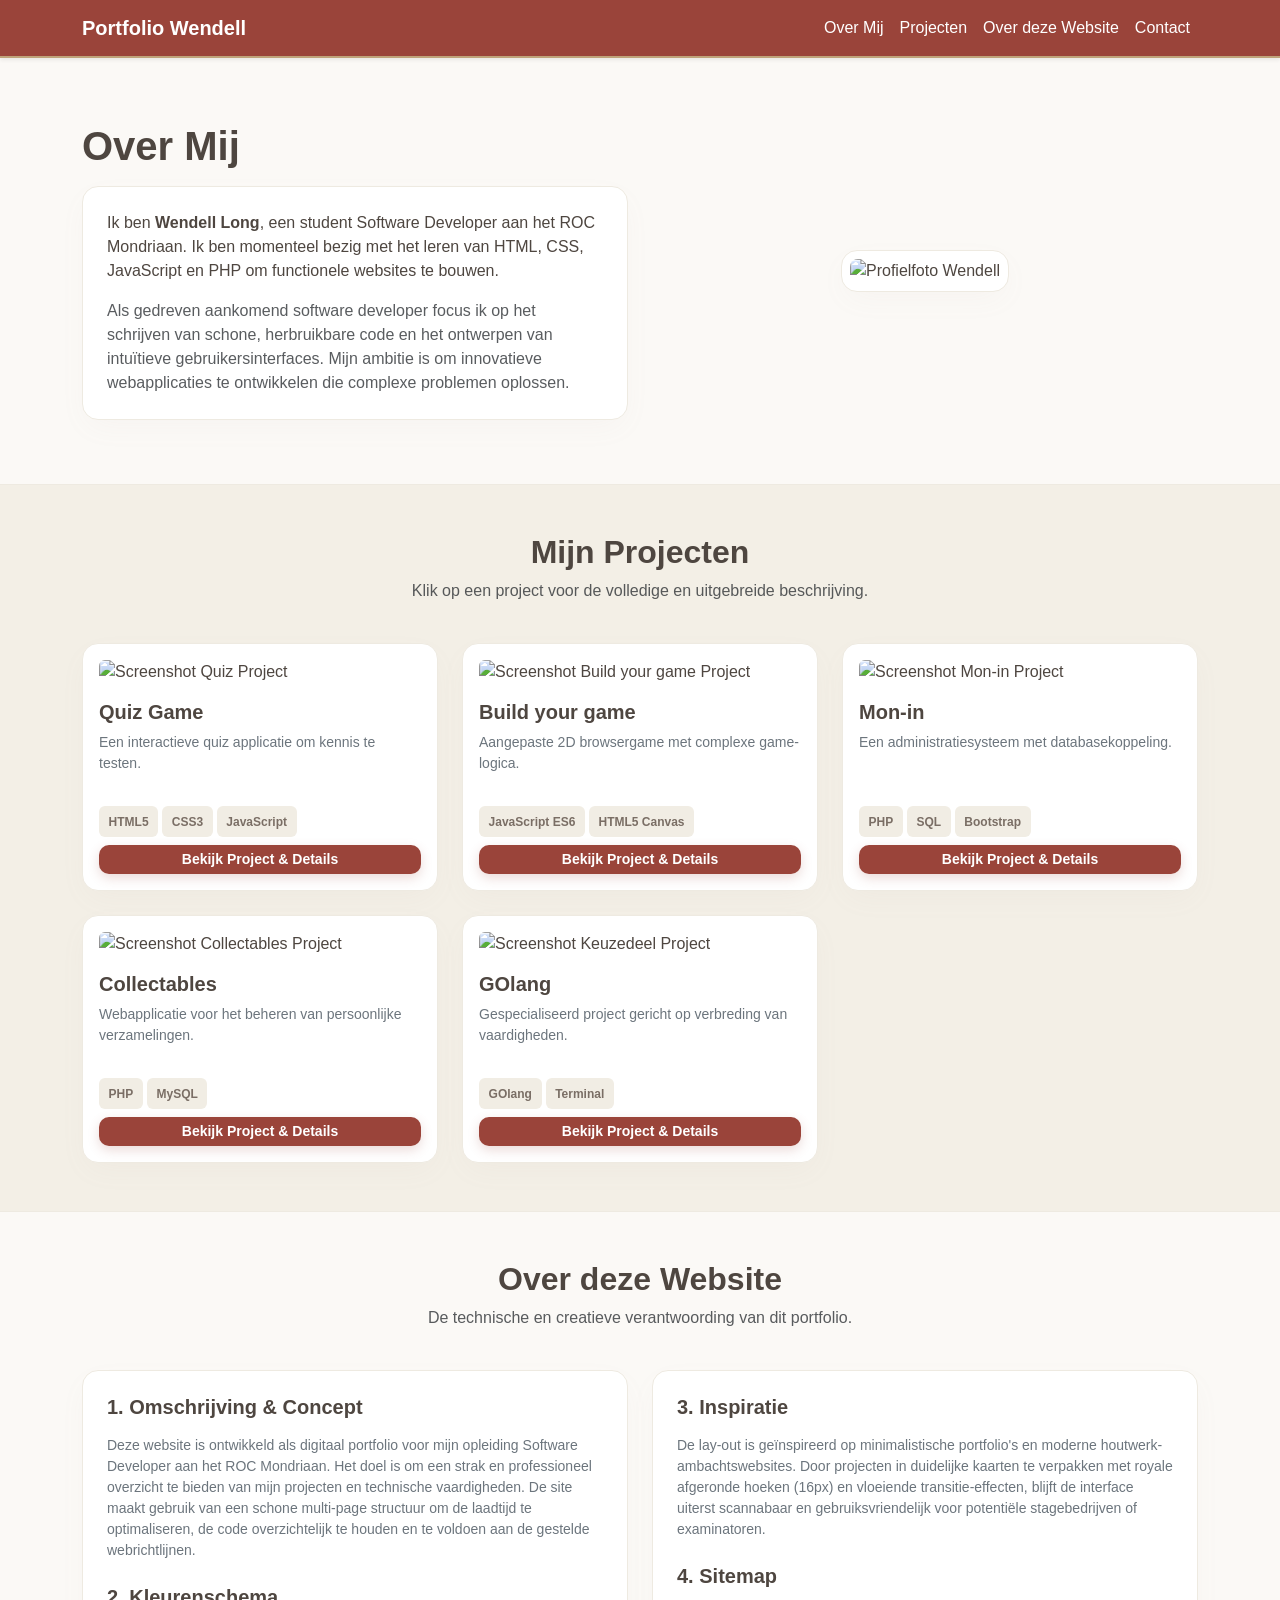
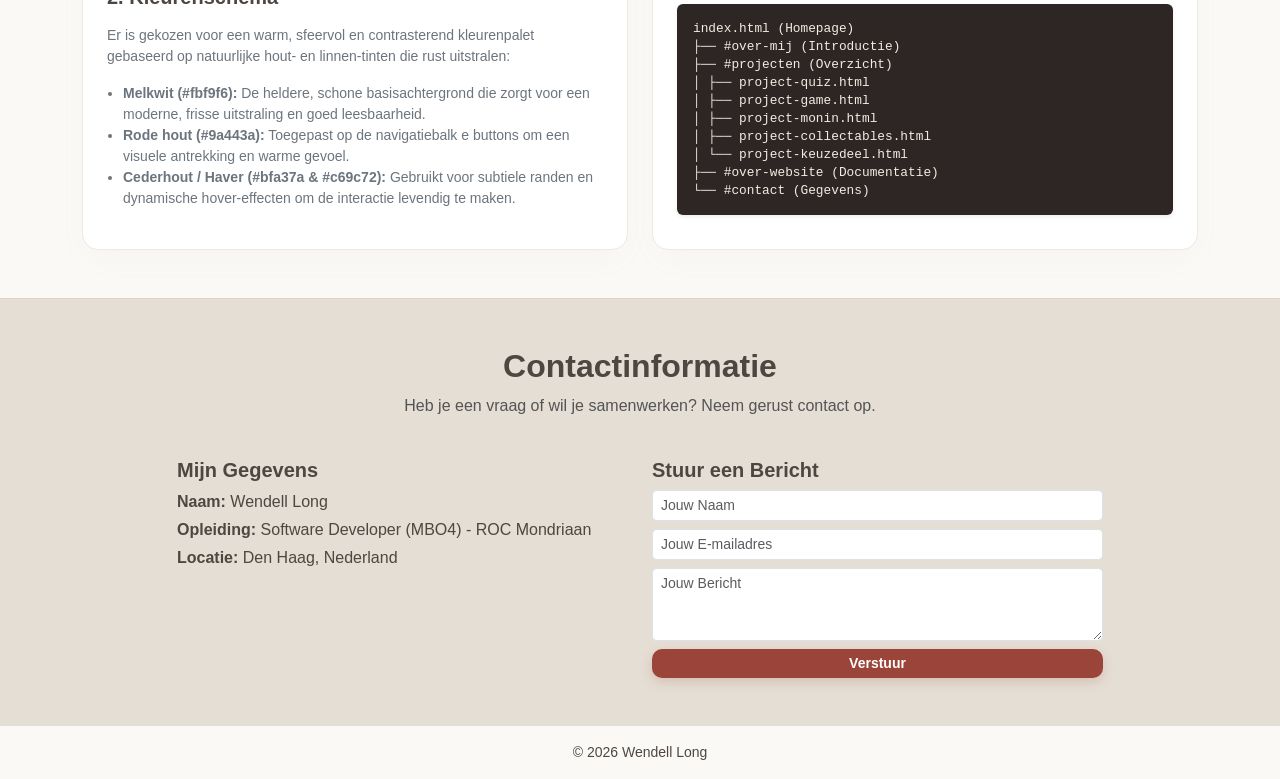
==== commit 41741d71: "project details toevoegen" ====
--- a/index.html
+++ b/index.html
@@ -80,7 +80,7 @@
           <div class="col-12 col-md-6 col-lg-4">
             <div class="p-3 custom-card h-100 d-flex flex-column justify-content-between">
               <div>
-                <img src="https://as2.ftcdn.net/jpg/05/97/47/95/1000_F_597479556_7bbQ7t4Z8k3xbAloHFHVdZIizWK1PdOo.jpg" class="img-fluid rounded mb-2" alt="Screenshot Quiz Project">
+                <img src="https://cdn.corenexis.com/f/iyX4XA4X71B.png" class="img-fluid rounded mb-2" alt="Screenshot Quiz Project">
                 <h3 class="fw-bold h5 mt-2">Quiz Game</h3>
                 <p class="text-secondary small">Een interactieve quiz applicatie om kennis te testen.</p>
               </div>
@@ -99,7 +99,7 @@
           <div class="col-12 col-md-6 col-lg-4">
             <div class="p-3 custom-card h-100 d-flex flex-column justify-content-between">
               <div>
-                <img src="https://as2.ftcdn.net/jpg/05/97/47/95/1000_F_597479556_7bbQ7t4Z8k3xbAloHFHVdZIizWK1PdOo.jpg" class="img-fluid rounded mb-2" alt="Screenshot Build your game Project">
+                <img src="https://simple.game/assets/thumbs/034413/whack-a-mole.jpeg" class="img-fluid rounded mb-2" alt="Screenshot Build your game Project">
                 <h3 class="fw-bold h5 mt-2">Build your game</h3>
                 <p class="text-secondary small">Aangepaste 2D browsergame met complexe game-logica.</p>
               </div>
@@ -117,7 +117,7 @@
           <div class="col-12 col-md-6 col-lg-4">
             <div class="p-3 custom-card h-100 d-flex flex-column justify-content-between">
               <div>
-                <img src="https://as2.ftcdn.net/jpg/05/97/47/95/1000_F_597479556_7bbQ7t4Z8k3xbAloHFHVdZIizWK1PdOo.jpg" class="img-fluid rounded mb-2" alt="Screenshot Mon-in Project">
+                <img src="https://cdn.corenexis.com/f/oG05kkD6v1X.png" class="img-fluid rounded mb-2" alt="Screenshot Mon-in Project">
                 <h3 class="fw-bold h5 mt-2">Mon-in</h3>
                 <p class="text-secondary small">Een administratiesysteem met databasekoppeling.</p>
               </div>
@@ -136,7 +136,7 @@
           <div class="col-12 col-md-6 col-lg-4">
             <div class="p-3 custom-card h-100 d-flex flex-column justify-content-between">
               <div>
-                <img src="https://as2.ftcdn.net/jpg/05/97/47/95/1000_F_597479556_7bbQ7t4Z8k3xbAloHFHVdZIizWK1PdOo.jpg" class="img-fluid rounded mb-2" alt="Screenshot Collectables Project">
+                <img src="https://cdn.corenexis.com/f/dWMSJpxBLvg.png" class="img-fluid rounded mb-2" alt="Screenshot Collectables Project">
                 <h3 class="fw-bold h5 mt-2">Collectables</h3>
                 <p class="text-secondary small">Webapplicatie voor het beheren van persoonlijke verzamelingen.</p>
               </div>
@@ -154,15 +154,16 @@
           <div class="col-12 col-md-6 col-lg-4">
             <div class="p-3 custom-card h-100 d-flex flex-column justify-content-between">
               <div>
-                <img src="https://as2.ftcdn.net/jpg/05/97/47/95/1000_F_597479556_7bbQ7t4Z8k3xbAloHFHVdZIizWK1PdOo.jpg" class="img-fluid rounded mb-2" alt="Screenshot Keuzedeel Project">
-                <h3 class="fw-bold h5 mt-2">Keuzedeel</h3>
+                <img src="https://studybullet.com/wp-content/uploads/2023/03/Golang101-Learn-Golang-Basics.jpg" class="img-fluid rounded mb-2" alt="Screenshot Keuzedeel Project">
+                <h3 class="fw-bold h5 mt-2">GOlang</h3>
                 <p class="text-secondary small">Gespecialiseerd project gericht op verbreding van vaardigheden.</p>
               </div>
               <div class="mt-3">
                 <div class="mb-2 d-flex gap-1 flex-wrap">
-                  <span class="custom-badge">Specific Tech</span>
-                </div>
-                <a href="project-keuzedeel.html" class="btn btn-sm btn-custom w-100">Bekijk Project & Details</a>
+                  <span class="custom-badge">GOlang</span>
+                  <span class="custom-badge">Terminal</span>
+                </div>
+                <a href="project-golang.html" class="btn btn-sm btn-custom w-100">Bekijk Project & Details</a>
               </div>
             </div>
           </div>
@@ -170,7 +171,7 @@
       </div>
     </section>
 
-    <!-- 4. PAGINA OVER DE WEBSITE -->
+<!-- 4. PAGINA OVER DE WEBSITE -->
     <section id="over-website" class="container py-5">
       <div class="row mb-4">
         <div class="col-12 text-center">
@@ -184,17 +185,17 @@
           <div class="p-4 custom-card h-100">
             <h3 class="h5 fw-bold mb-3">1. Omschrijving & Concept</h3>
             <p class="small text-secondary text-justify">
-              Deze website is ontwikkeld als digitaal portfolio voor mijn opleiding Software Developer aan het ROC Mondriaan. Het doel is om een overzicht te bieden van mijn projecten en technische vaardigheden. De site maakt gebruik van een schone multi-page structuur om de laadtijd te optimaliseren en de code overzichtelijk te houden.
+              Deze website is ontwikkeld als digitaal portfolio voor mijn opleiding Software Developer aan het ROC Mondriaan. Het doel is om een strak en professioneel overzicht te bieden van mijn projecten en technische vaardigheden. De site maakt gebruik van een schone multi-page structuur om de laadtijd te optimaliseren, de code overzichtelijk te houden en te voldoen aan de gestelde webrichtlijnen.
             </p>
             
             <h3 class="h5 fw-bold mt-4 mb-3">2. Kleurenschema</h3>
             <p class="small text-secondary">
-              Er is gekozen voor een professioneel en rustgevend kleurenpalet gebaseerd op natuurlijke tinten:
+              Er is gekozen voor een warm, sfeervol en contrasterend kleurenpalet gebaseerd op natuurlijke hout- en linnen-tinten die rust uitstralen:
             </p>
             <ul class="small text-secondary ps-3">
-              <li><b>Linen / Khaki (#f3efe6):</b> Als zachte en rustige achtergrondbasis voor een optimale leesbaarheid.</li>
-              <li><b>Deep Khaki Brown (#5c5346):</b> Voor de navigatiebalk en footer, wat zorgt voor een stabiel en professioneel kader.</li>
-              <li><b>Muted Amber (#bfa37a):</b> Gereserveerd voor actieknoppen en interactieve elementen.</li>
+              <li><b>Melkwit (#fbf9f6):</b> De heldere, schone basisachtergrond die zorgt voor een moderne, frisse uitstraling en goed leesbaarheid.</li>
+              <li><b>Rode hout (#9a443a):</b> Toegepast op de navigatiebalk e buttons om een visuele antrekking en warme gevoel.</li>
+              <li><b>Cederhout / Haver (#bfa37a & #c69c72):</b> Gebruikt voor subtiele randen en dynamische hover-effecten om de interactie levendig te maken.</li>
             </ul>
           </div>
         </div>
@@ -203,7 +204,7 @@
           <div class="p-4 custom-card h-100">
             <h3 class="h5 fw-bold mb-3">3. Inspiratie</h3>
             <p class="small text-secondary text-justify">
-              De lay-out is geïnspireerd op minimalistische developer portfolio's en rustige, op tekst gerichte publicaties. Door projecten in duidelijke kaarten te verpakken met afgeronde hoeken, blijft de interface scannabaar en erg gebruiksvriendelijk voor potentiële stagebedrijven of docenten.
+              De lay-out is geïnspireerd op minimalistische portfolio's en moderne houtwerk-ambachtswebsites. Door projecten in duidelijke kaarten te verpakken met royale afgeronde hoeken (16px) en vloeiende transitie-effecten, blijft de interface uiterst scannabaar en gebruiksvriendelijk voor potentiële stagebedrijven of examinatoren.
             </p>
             
             <h3 class="h5 fw-bold mt-4 mb-3">4. Sitemap</h3>
--- a/style.css
+++ b/style.css
@@ -1,72 +1,57 @@
-/* ==========================================
-   VISUELE STYLING - MAHOGANY & WARM WOOD
-   ========================================== */
-
-/* Algemene instellingen */
 html {
   scroll-behavior: smooth;
 }
 
 body {
   font-family: -apple-system, BlinkMacSystemFont, "Segoe UI", Roboto, sans-serif;
-  background-color: #fbf9f6 !important; /* Schone, heldere melkwitte basis */
-  color: #4e4640;                       /* Donkere moutkleur voor tekst */
+  background-color: #fbf9f6 !important; 
+  color: #4e4640;                       
 }
 
-/* Navigatiebalk en footer - Nu in diep warm houtskool */
 .custom-navbar {
   background-color: #9a443a !important; 
-  border-bottom: 2px solid #bfa37a !important; /* 暖燕麦原木色，精致且带有呼吸感 */
+  border-bottom: 2px solid #bfa37a !important;
 }
 
-.custom-footer {
-  background-color: #3d3530 !important;
-  color: #fbf9f6 !important;
-  border-top: 1px solid #2e2824;
-}
-
-/* Kaartcomponenten en containers */
 .custom-card {
   background-color: #ffffff !important;
-  border: 1px solid #eeeae1 !important;       /* Subtiele, lichte rand */
-  border-radius: 16px !important;              /* Zachte, afgeronde hoeken */
-  box-shadow: 0 10px 30px -5px rgba(165, 155, 145, 0.06) !important; /* Lichte schaduw */
+  border: 1px solid #eeeae1 !important;   
+  border-radius: 16px !important;     
+  box-shadow: 0 10px 30px -5px rgba(165, 155, 145, 0.06) !important;
   transition: transform 0.25s ease, box-shadow 0.25s ease, border-color 0.25s ease;
 }
 
-/* Hover-effect voor kaarten - Licht nu warm op in sfeervol cederhout */
 .custom-card:hover {
   transform: translateY(-4px);
-  border-color: #c69c72 !important; /* Warme ceder/oranje-bruine houttoon bij hover */
+  border-color: #c69c72 !important;
   box-shadow: 0 15px 35px -5px rgba(198, 156, 114, 0.15) !important;
 }
 
-/* Sectie-achtergronden (Visuele hiërarchie) */
 .custom-section-bg {
-  background-color: #f3efe6 !important; /* Rustgevend zacht linnen/almond */
+  background-color: #f3efe6 !important; 
   border-top: 1px solid #eeeae1;
   border-bottom: 1px solid #eeeae1;
 }
 
 .custom-contact-bg {
-  background-color: #e5ded4 !important; /* Warme, milde modetint */
+  background-color: #e5ded4 !important;
   border-top: 1px solid #dcd3c7;
 }
 
-/* Knoppen en badges - Nu geaccentueerd met rijk mahoniehout */
+
 .btn-custom {
-  background-color: #9a443a !important; /* Krachtig en warm mahoniebrons/roodkoper */
+  background-color: #9a443a !important; 
   color: #ffffff !important;
   font-weight: 600;
   border: none !important;
   border-radius: 10px !important;
-  box-shadow: 0 4px 12px rgba(154, 68, 58, 0.2) !important; /* Warme gloed */
+  box-shadow: 0 4px 12px rgba(154, 68, 58, 0.2) !important;
   transition: background-color 0.2s ease, transform 0.2s ease;
 }
 
-/* Hover-effect voor knop (Levendig warm ceder) */
+
 .btn-custom:hover {
-  background-color: #b35347 !important; /* Iets vuriger en lichter houtrood bij hover */
+  background-color: #b35347 !important;
   transform: translateY(-1px);
 }
 
@@ -81,13 +66,12 @@
   transition: background-color 0.2s ease, color 0.2s ease;
 }
 
-/* Interactie tussen kaart en badges - Badge licht warm op */
 .custom-card:hover .custom-badge {
   background-color: #f5ece2 !important;
-  color: #9a443a !important; /* Badge tekst kleurt mee met het mahoniehoutelement */
+  color: #9a443a !important;
 }
 
-/* Sitemap weergave */
+
 .sitemap-box {
   background-color: #2e2624 !important; /* Extreem donker warmbruine code-omgeving */
   color: #f1ede4 !important;
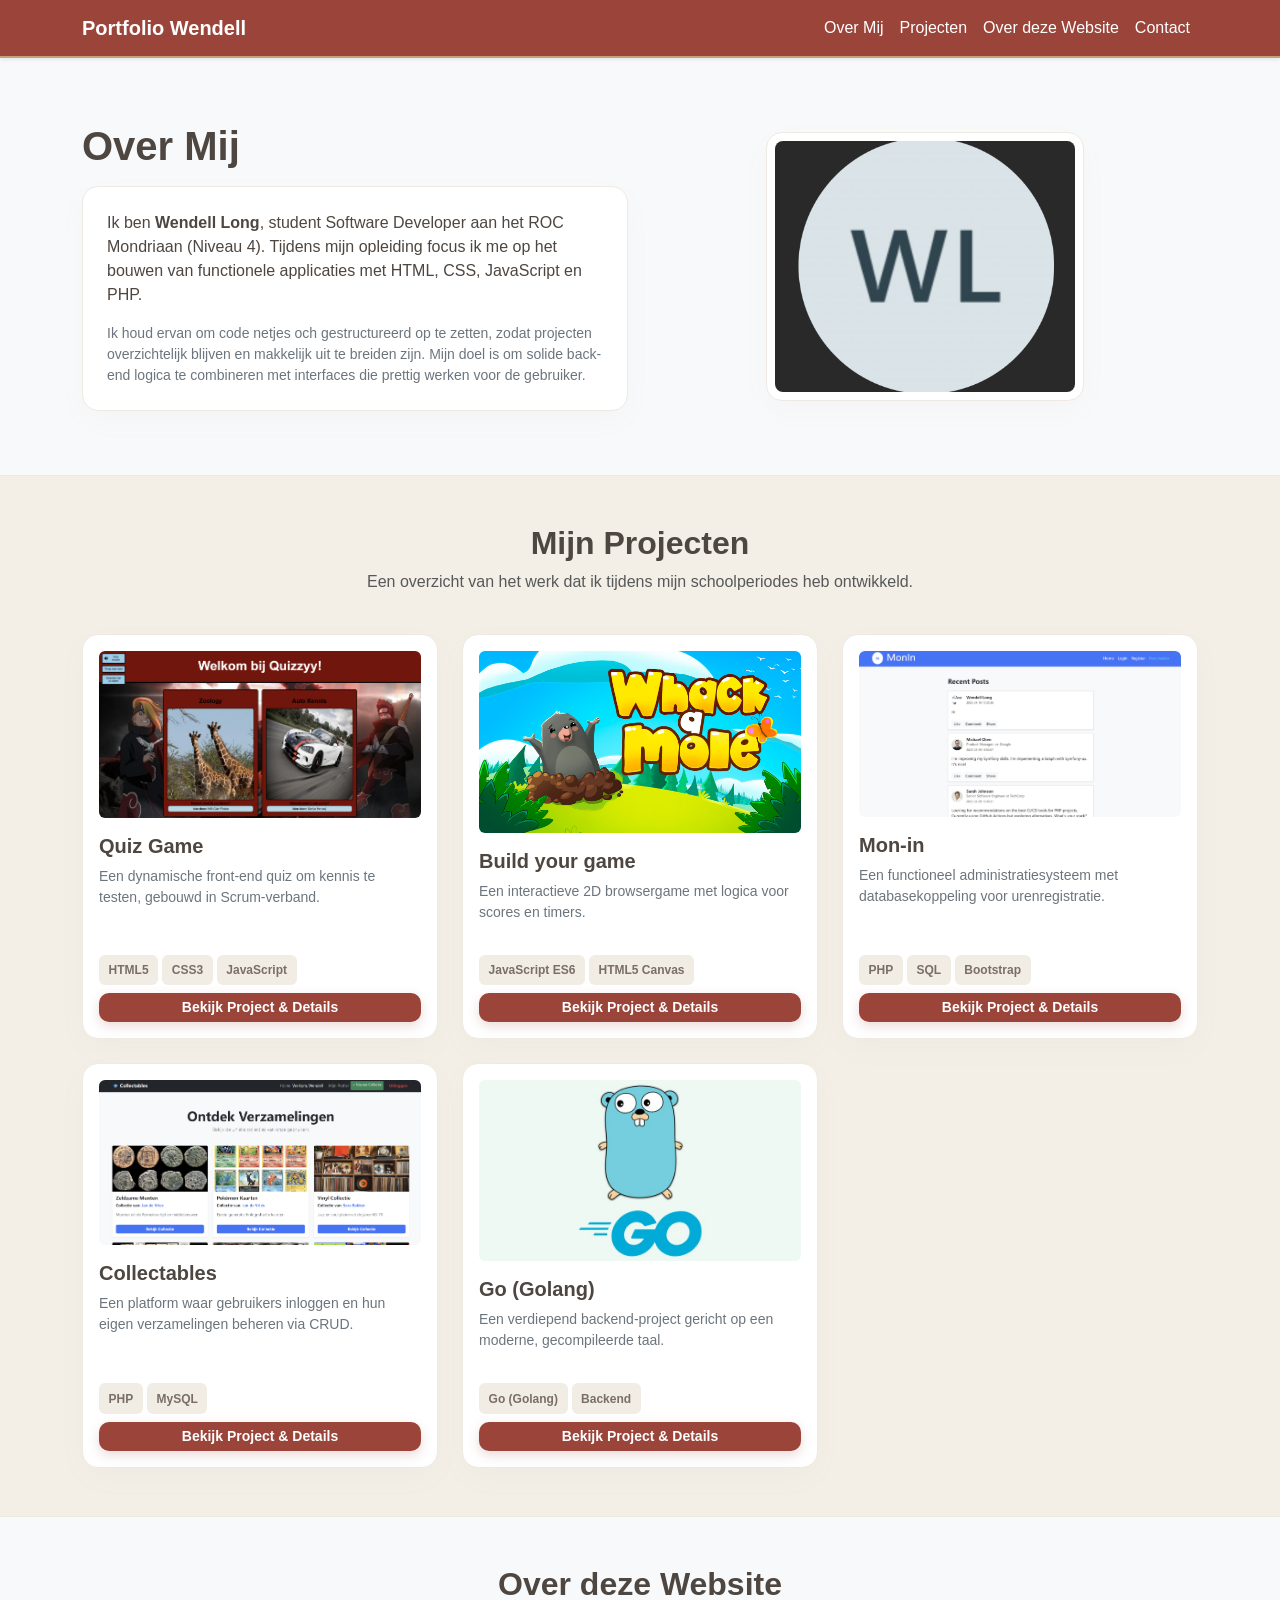
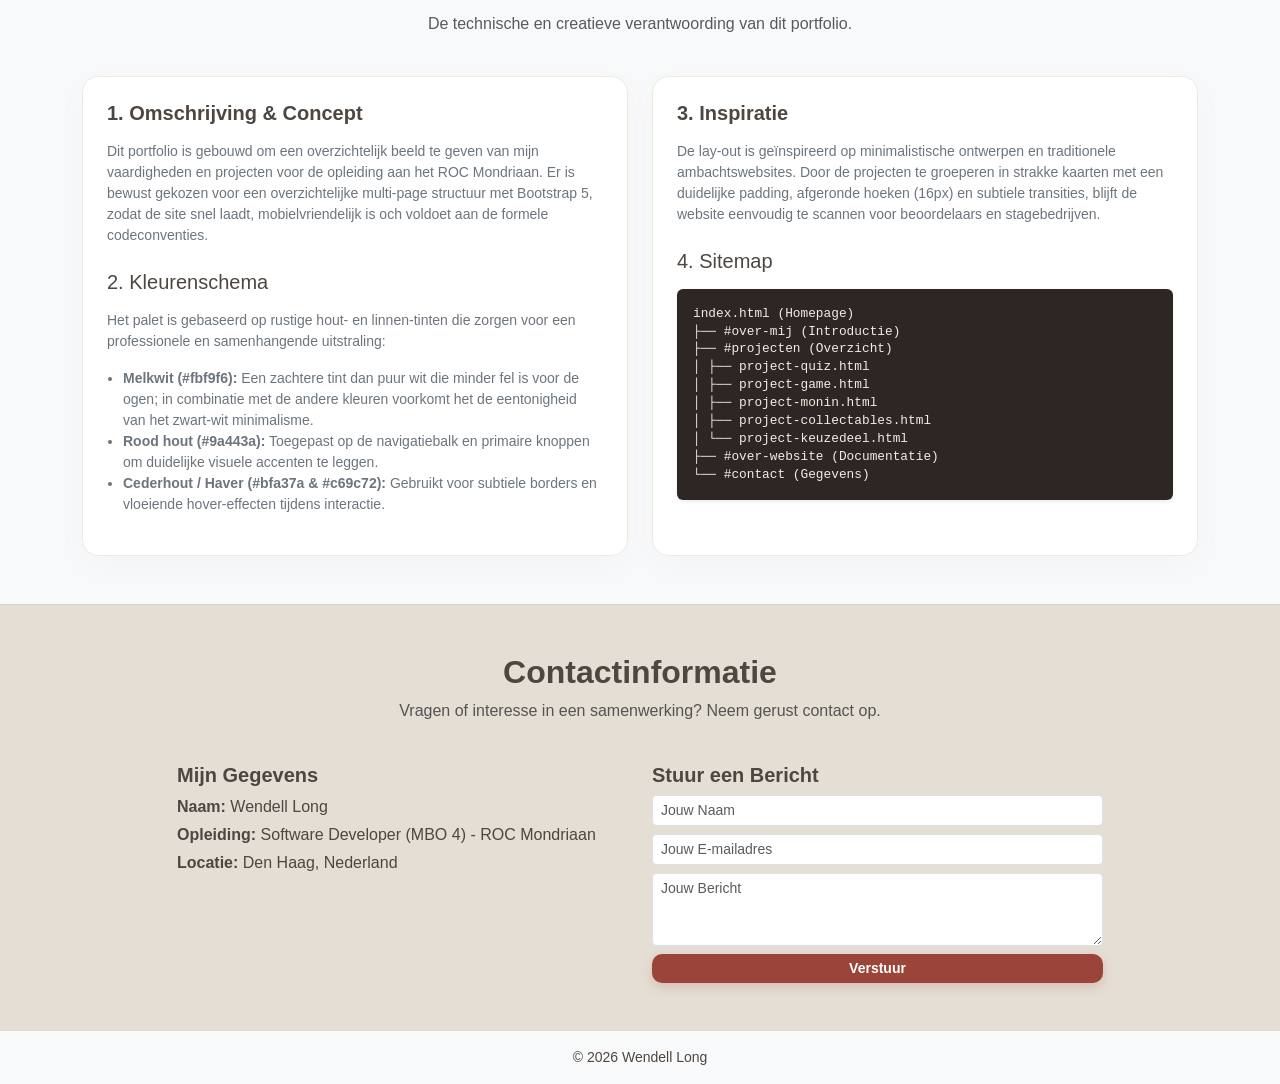
==== commit 1bd05391: "project detail image" ====
--- a/index.html
+++ b/index.html
@@ -5,21 +5,26 @@
   <meta name="viewport" content="width=device-width, initial-scale=1.0">
   <title>Portfolio - Wendell Long</title>
 
+  <!-- Bootstrap 5.3.3 CSS -->
   <link href="https://cdn.jsdelivr.net/npm/bootstrap@5.3.3/dist/css/bootstrap.min.css" rel="stylesheet">
-
+  <!-- Aangepaste styling -->
   <link href="style.css" rel="stylesheet">
 </head>
-<body>
-
-  <!-- 1. NAVBAR -->
+<body class="bg-light d-flex flex-column min-vh-100">
+
+  <!-- =========================================================================
+       1. NAVIGATIEBALK (STREVEN NAAR EEN STICKY EN RESPONSIVE MENU)
+       ========================================================================= -->
   <nav class="navbar navbar-expand-lg navbar-dark custom-navbar shadow-sm sticky-top">
     <div class="container">
       <a href="index.html" class="navbar-brand"><b>Portfolio Wendell</b></a>
       
+      <!-- Mobiele toggler knop -->
       <button class="navbar-toggler" type="button" data-bs-toggle="collapse" data-bs-target="#navbarNav" aria-controls="navbarNav" aria-expanded="false" aria-label="Toggle navigation">
         <span class="navbar-toggler-icon"></span>
       </button>
       
+      <!-- Navigatie links -->
       <div class="collapse navbar-collapse" id="navbarNav">
         <ul class="navbar-nav ms-auto">
           <li class="nav-item">
@@ -41,48 +46,54 @@
 
   <main class="flex-grow-1">
     
-    <!-- 2. OVER MIJ SECTION -->
+    <!-- =========================================================================
+         2. OVER MIJ SECTION (INTRODUCTIE EN PROFIELFOTO)
+         ========================================================================= -->
     <section id="over-mij" class="container py-5 my-3">
       <div class="row align-items-center">
+        <!-- Persoonlijke tekst -->
         <div class="col-md-6">
           <h1 class="fw-bold mb-3">Over Mij</h1>
           <div class="p-4 custom-card">
             <p>
-              Ik ben <b>Wendell Long</b>, een student Software Developer aan het ROC Mondriaan. 
-              Ik ben momenteel bezig met het leren van HTML, CSS, JavaScript en PHP om functionele websites te bouwen.
-            </p>
-            <p class="text-muted mb-0">
-              Als gedreven aankomend software developer focus ik op het schrijven van schone, herbruikbare code en het ontwerpen van intuïtieve gebruikersinterfaces. Mijn ambitie is om innovatieve webapplicaties te ontwikkelen die complexe problemen oplossen.
-            </p>
-          </div>
-        </div>
-
+              Ik ben <b>Wendell Long</b>, student Software Developer aan het ROC Mondriaan (Niveau 4). 
+              Tijdens mijn opleiding focus ik me op het bouwen van functionele applicaties met HTML, CSS, JavaScript en PHP.
+            </p>
+            <p class="text-secondary mb-0 small">
+              Ik houd ervan om code netjes och gestructureerd op te zetten, zodat projecten overzichtelijk blijven en makkelijk uit te breiden zijn. Mijn doel is om solide back-end logica te combineren met interfaces die prettig werken voor de gebruiker.
+            </p>
+          </div>
+        </div>
+
+        <!-- Profilefoto -->
         <div class="col-md-6 text-center mt-4 mt-md-0">
           <div class="p-2 custom-card d-inline-block">
-            <img src="https://as2.ftcdn.net/jpg/05/97/47/95/1000_F_597479556_7bbQ7t4Z8k3xbAloHFHVdZIizWK1PdOo.jpg" class="img-fluid rounded-3" alt="Profielfoto Wendell" style="max-height: 300px;">
-          </div>
-        </div>
-      </div>
-    </section>
-
-    <!-- 3. PROJECTEN SECTION -->
+            <img src="image/avatar.png" class="img-fluid rounded-3" alt="Profielfoto Wendell" style="max-height: 300px; width: 300px; object-fit: cover;">
+          </div>
+        </div>
+      </div>
+    </section>
+
+   <!-- Project Sections -->
     <section id="projecten" class="container-fluid custom-section-bg py-5">
       <div class="container">
         <div class="row text-center mb-4">
           <div class="col-12">
             <h2 class="fw-bold">Mijn Projecten</h2>
-            <p class="text-muted">Klik op een project voor de volledige en uitgebreide beschrijving.</p>
-          </div>
-        </div>
-
+            <p class="text-muted">Een overzicht van het werk dat ik tijdens mijn schoolperiodes heb ontwikkeld.</p>
+          </div>
+        </div>
+
+        <!-- Start van de responsive projectkaarten grid -->
         <div class="row g-4"> 
+          
           <!-- Project 1: Quiz -->
           <div class="col-12 col-md-6 col-lg-4">
             <div class="p-3 custom-card h-100 d-flex flex-column justify-content-between">
               <div>
-                <img src="https://cdn.corenexis.com/f/iyX4XA4X71B.png" class="img-fluid rounded mb-2" alt="Screenshot Quiz Project">
+                <img src="image/quiz.png" class="img-fluid rounded mb-2" alt="Screenshot Quiz Project">
                 <h3 class="fw-bold h5 mt-2">Quiz Game</h3>
-                <p class="text-secondary small">Een interactieve quiz applicatie om kennis te testen.</p>
+                <p class="text-secondary small">Een dynamische front-end quiz om kennis te testen, gebouwd in Scrum-verband.</p>
               </div>
               <div class="mt-3">
                 <div class="mb-2 d-flex gap-1 flex-wrap">
@@ -99,9 +110,9 @@
           <div class="col-12 col-md-6 col-lg-4">
             <div class="p-3 custom-card h-100 d-flex flex-column justify-content-between">
               <div>
-                <img src="https://simple.game/assets/thumbs/034413/whack-a-mole.jpeg" class="img-fluid rounded mb-2" alt="Screenshot Build your game Project">
+                <img src="image/whackamole.png" class="img-fluid rounded mb-2" alt="Screenshot Build your game Project">
                 <h3 class="fw-bold h5 mt-2">Build your game</h3>
-                <p class="text-secondary small">Aangepaste 2D browsergame met complexe game-logica.</p>
+                <p class="text-secondary small">Een interactieve 2D browsergame met logica voor scores en timers.</p>
               </div>
               <div class="mt-3">
                 <div class="mb-2 d-flex gap-1 flex-wrap">
@@ -117,9 +128,9 @@
           <div class="col-12 col-md-6 col-lg-4">
             <div class="p-3 custom-card h-100 d-flex flex-column justify-content-between">
               <div>
-                <img src="https://cdn.corenexis.com/f/oG05kkD6v1X.png" class="img-fluid rounded mb-2" alt="Screenshot Mon-in Project">
+                <img src="image/monin.png" class="img-fluid rounded mb-2" alt="Screenshot Mon-in Project">
                 <h3 class="fw-bold h5 mt-2">Mon-in</h3>
-                <p class="text-secondary small">Een administratiesysteem met databasekoppeling.</p>
+                <p class="text-secondary small">Een functioneel administratiesysteem met databasekoppeling voor urenregistratie.</p>
               </div>
               <div class="mt-3">
                 <div class="mb-2 d-flex gap-1 flex-wrap">
@@ -136,9 +147,9 @@
           <div class="col-12 col-md-6 col-lg-4">
             <div class="p-3 custom-card h-100 d-flex flex-column justify-content-between">
               <div>
-                <img src="https://cdn.corenexis.com/f/dWMSJpxBLvg.png" class="img-fluid rounded mb-2" alt="Screenshot Collectables Project">
+                <img src="image/collectable.png" class="img-fluid rounded mb-2" alt="Screenshot Collectables Project">
                 <h3 class="fw-bold h5 mt-2">Collectables</h3>
-                <p class="text-secondary small">Webapplicatie voor het beheren van persoonlijke verzamelingen.</p>
+                <p class="text-secondary small">Een platform waar gebruikers inloggen en hun eigen verzamelingen beheren via CRUD.</p>
               </div>
               <div class="mt-3">
                 <div class="mb-2 d-flex gap-1 flex-wrap">
@@ -154,24 +165,25 @@
           <div class="col-12 col-md-6 col-lg-4">
             <div class="p-3 custom-card h-100 d-flex flex-column justify-content-between">
               <div>
-                <img src="https://studybullet.com/wp-content/uploads/2023/03/Golang101-Learn-Golang-Basics.jpg" class="img-fluid rounded mb-2" alt="Screenshot Keuzedeel Project">
-                <h3 class="fw-bold h5 mt-2">GOlang</h3>
-                <p class="text-secondary small">Gespecialiseerd project gericht op verbreding van vaardigheden.</p>
-              </div>
-              <div class="mt-3">
-                <div class="mb-2 d-flex gap-1 flex-wrap">
-                  <span class="custom-badge">GOlang</span>
-                  <span class="custom-badge">Terminal</span>
-                </div>
-                <a href="project-golang.html" class="btn btn-sm btn-custom w-100">Bekijk Project & Details</a>
-              </div>
-            </div>
-          </div>
+                <img src="image/golang.png" class="img-fluid rounded mb-2" alt="Screenshot Keuzedeel Project">
+                <h3 class="fw-bold h5 mt-2">Go (Golang)</h3>
+                <p class="text-secondary small">Een verdiepend backend-project gericht op een moderne, gecompileerde taal.</p>
+              </div>
+              <div class="mt-3">
+                <div class="mb-2 d-flex gap-1 flex-wrap">
+                  <span class="custom-badge">Go (Golang)</span>
+                  <span class="custom-badge">Backend</span>
+                </div>
+                <a href="project-keuzedeel.html" class="btn btn-sm btn-custom w-100">Bekijk Project & Details</a>
+              </div>
+            </div>
+          </div>
+
         </div> 
       </div>
     </section>
 
-<!-- 4. PAGINA OVER DE WEBSITE -->
+   
     <section id="over-website" class="container py-5">
       <div class="row mb-4">
         <div class="col-12 text-center">
@@ -181,33 +193,34 @@
       </div>
 
       <div class="row g-4">
+        <!-- Omschrijving en kleurcodes -->
         <div class="col-md-6">
           <div class="p-4 custom-card h-100">
             <h3 class="h5 fw-bold mb-3">1. Omschrijving & Concept</h3>
             <p class="small text-secondary text-justify">
-              Deze website is ontwikkeld als digitaal portfolio voor mijn opleiding Software Developer aan het ROC Mondriaan. Het doel is om een strak en professioneel overzicht te bieden van mijn projecten en technische vaardigheden. De site maakt gebruik van een schone multi-page structuur om de laadtijd te optimaliseren, de code overzichtelijk te houden en te voldoen aan de gestelde webrichtlijnen.
+              Dit portfolio is gebouwd om een overzichtelijk beeld te geven van mijn vaardigheden en projecten voor de opleiding aan het ROC Mondriaan. Er is bewust gekozen voor een overzichtelijke multi-page structuur met Bootstrap 5, zodat de site snel laadt, mobielvriendelijk is och voldoet aan de formele codeconventies.
             </p>
             
-            <h3 class="h5 fw-bold mt-4 mb-3">2. Kleurenschema</h3>
+            <h3 class="h5 mt-4 mb-3">2. Kleurenschema</h3>
             <p class="small text-secondary">
-              Er is gekozen voor een warm, sfeervol en contrasterend kleurenpalet gebaseerd op natuurlijke hout- en linnen-tinten die rust uitstralen:
+              Het palet is gebaseerd op rustige hout- en linnen-tinten die zorgen voor een professionele en samenhangende uitstraling:
             </p>
             <ul class="small text-secondary ps-3">
-              <li><b>Melkwit (#fbf9f6):</b> De heldere, schone basisachtergrond die zorgt voor een moderne, frisse uitstraling en goed leesbaarheid.</li>
-              <li><b>Rode hout (#9a443a):</b> Toegepast op de navigatiebalk e buttons om een visuele antrekking en warme gevoel.</li>
-              <li><b>Cederhout / Haver (#bfa37a & #c69c72):</b> Gebruikt voor subtiele randen en dynamische hover-effecten om de interactie levendig te maken.</li>
+              <li><b>Melkwit (#fbf9f6):</b> Een zachtere tint dan puur wit die minder fel is voor de ogen; in combinatie met de andere kleuren voorkomt het de eentonigheid van het zwart-wit minimalisme.</li>              <li><b>Rood hout (#9a443a):</b> Toegepast op de navigatiebalk en primaire knoppen om duidelijke visuele accenten te leggen.</li>
+              <li><b>Cederhout / Haver (#bfa37a & #c69c72):</b> Gebruikt voor subtiele borders en vloeiende hover-effecten tijdens interactie.</li>
             </ul>
           </div>
         </div>
 
+        <!-- Over deze website -->
         <div class="col-md-6">
           <div class="p-4 custom-card h-100">
             <h3 class="h5 fw-bold mb-3">3. Inspiratie</h3>
             <p class="small text-secondary text-justify">
-              De lay-out is geïnspireerd op minimalistische portfolio's en moderne houtwerk-ambachtswebsites. Door projecten in duidelijke kaarten te verpakken met royale afgeronde hoeken (16px) en vloeiende transitie-effecten, blijft de interface uiterst scannabaar en gebruiksvriendelijk voor potentiële stagebedrijven of examinatoren.
+              De lay-out is geïnspireerd op minimalistische ontwerpen en traditionele ambachtswebsites. Door de projecten te groeperen in strakke kaarten met een duidelijke padding, afgeronde hoeken (16px) en subtiele transities, blijft de website eenvoudig te scannen voor beoordelaars en stagebedrijven.
             </p>
             
-            <h3 class="h5 fw-bold mt-4 mb-3">4. Sitemap</h3>
+            <h3 class="h5 mt-4 mb-3">4. Sitemap</h3>
             <div class="p-3 rounded sitemap-box shadow-sm" style="font-size: 0.8rem; line-height: 1.4;">
               index.html (Homepage)<br>
               ├── #over-mij (Introductie)<br>
@@ -225,25 +238,26 @@
       </div>
     </section>
 
-    <!-- 5. CONTACT SECTION -->
+    
     <section id="contact" class="container-fluid custom-contact-bg py-5">
       <div class="container">
         <div class="row mb-4">
           <div class="col-12 text-center">
             <h2 class="fw-bold">Contactinformatie</h2>
-            <p class="text-muted">Heb je een vraag of wil je samenwerken? Neem gerust contact op.</p>
+            <p class="text-muted">Vragen of interesse in een samenwerking? Neem gerust contact op.</p>
           </div>
         </div>
 
         <div class="row g-4 justify-content-center">
+          
           <div class="col-md-5">
             <h3 class="h5 fw-bold">Mijn Gegevens</h3>
             <p class="mb-1"><b>Naam:</b> Wendell Long</p>
-            <p class="mb-1"><b>Opleiding:</b> Software Developer (MBO4) - ROC Mondriaan</p>
+            <p class="mb-1"><b>Opleiding:</b> Software Developer (MBO 4) - ROC Mondriaan</p>
             <p class="mb-3"><b>Locatie:</b> Den Haag, Nederland</p>
-            <p class="small text-muted"></p>
           </div>
           
+          <!-- Contactformulier interface -->
           <div class="col-md-5">
             <h3 class="h5 fw-bold">Stuur een Bericht</h3>
             <form onsubmit="return false;">
@@ -264,14 +278,13 @@
     </section>
   </main>
 
-  <!-- 6. FOOTER -->
+
   <footer class="text-center py-3 custom-footer small mt-auto">
     <div class="container">
       <p class="mb-0">&copy; 2026 Wendell Long</p>
     </div>
   </footer>
 
-  <!-- Bootstrap JS -->
   <script src="https://cdn.jsdelivr.net/npm/bootstrap@5.3.3/dist/js/bootstrap.bundle.min.js"></script>
 </body>
 </html>
--- a/style.css
+++ b/style.css
@@ -73,7 +73,7 @@
 
 
 .sitemap-box {
-  background-color: #2e2624 !important; /* Extreem donker warmbruine code-omgeving */
+  background-color: #2e2624 !important; 
   color: #f1ede4 !important;
   border: none !important;
   font-family: 'Courier New', Courier, monospace;
